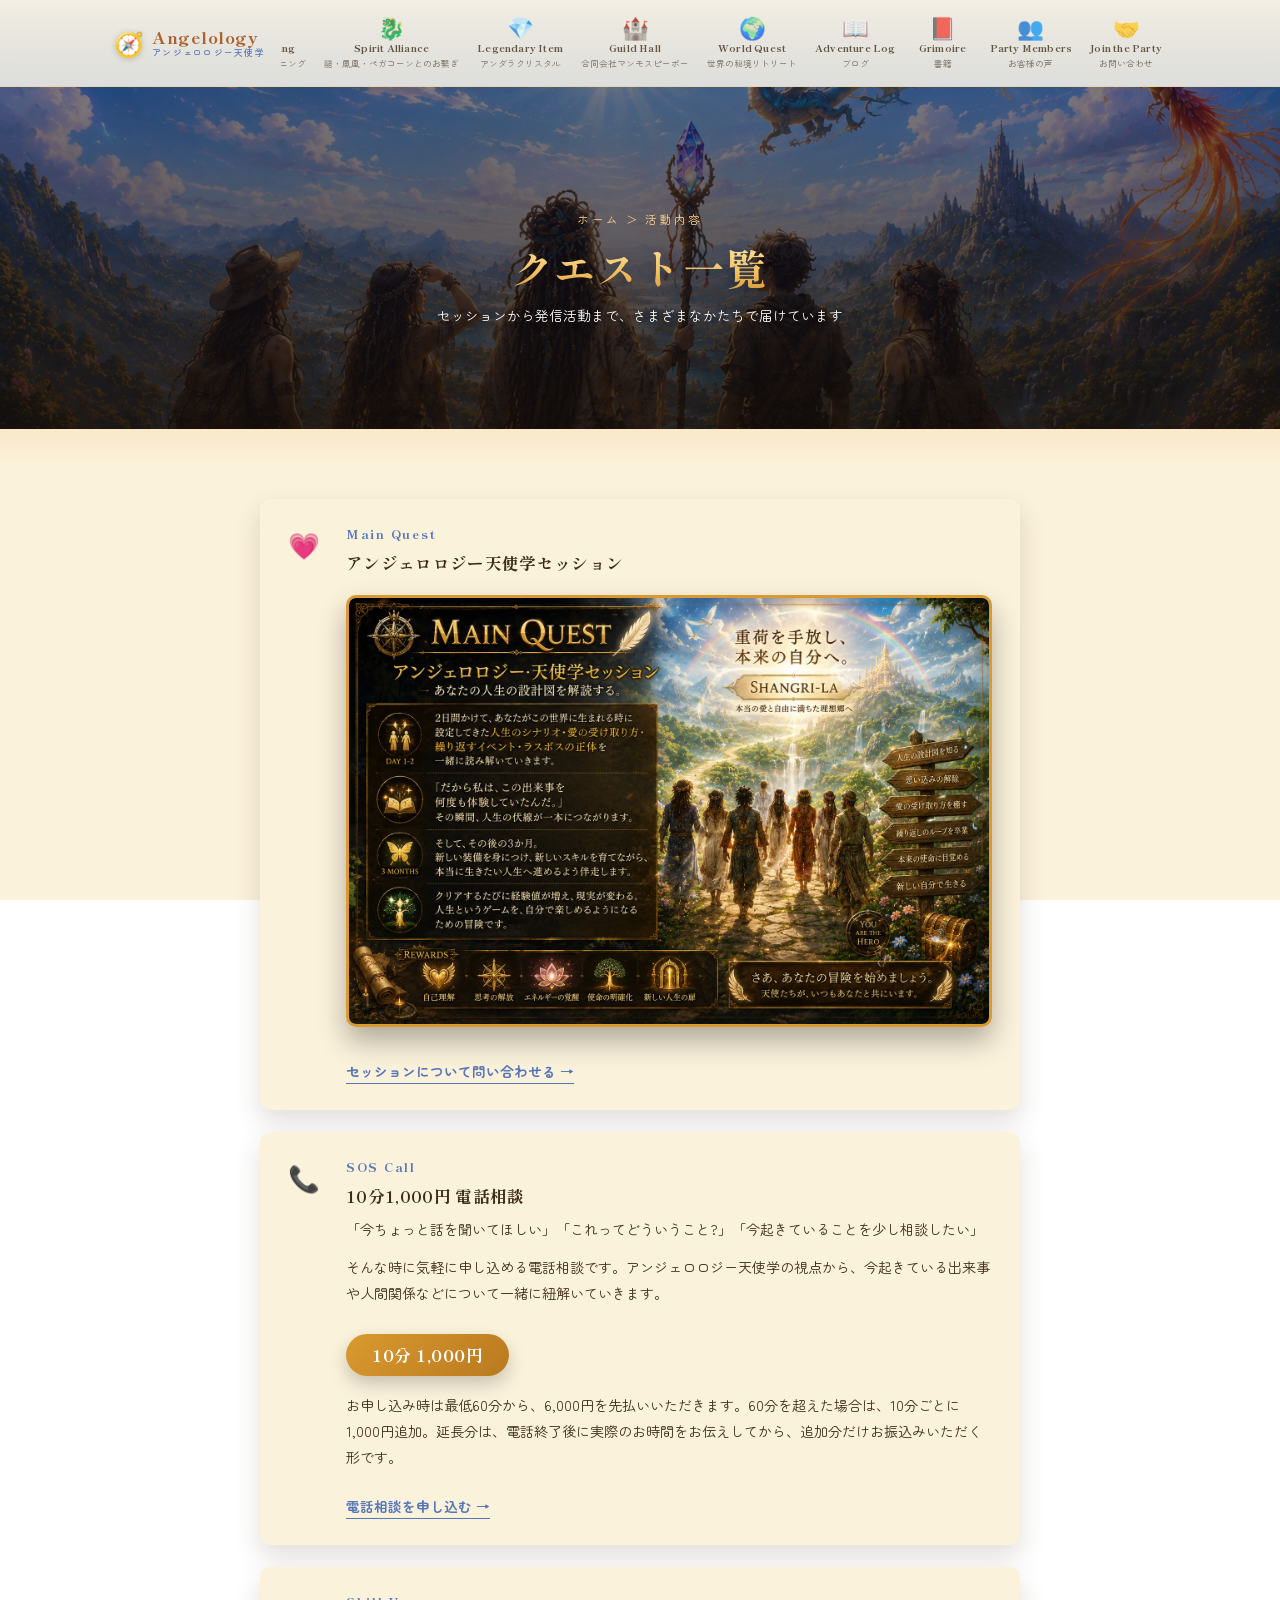
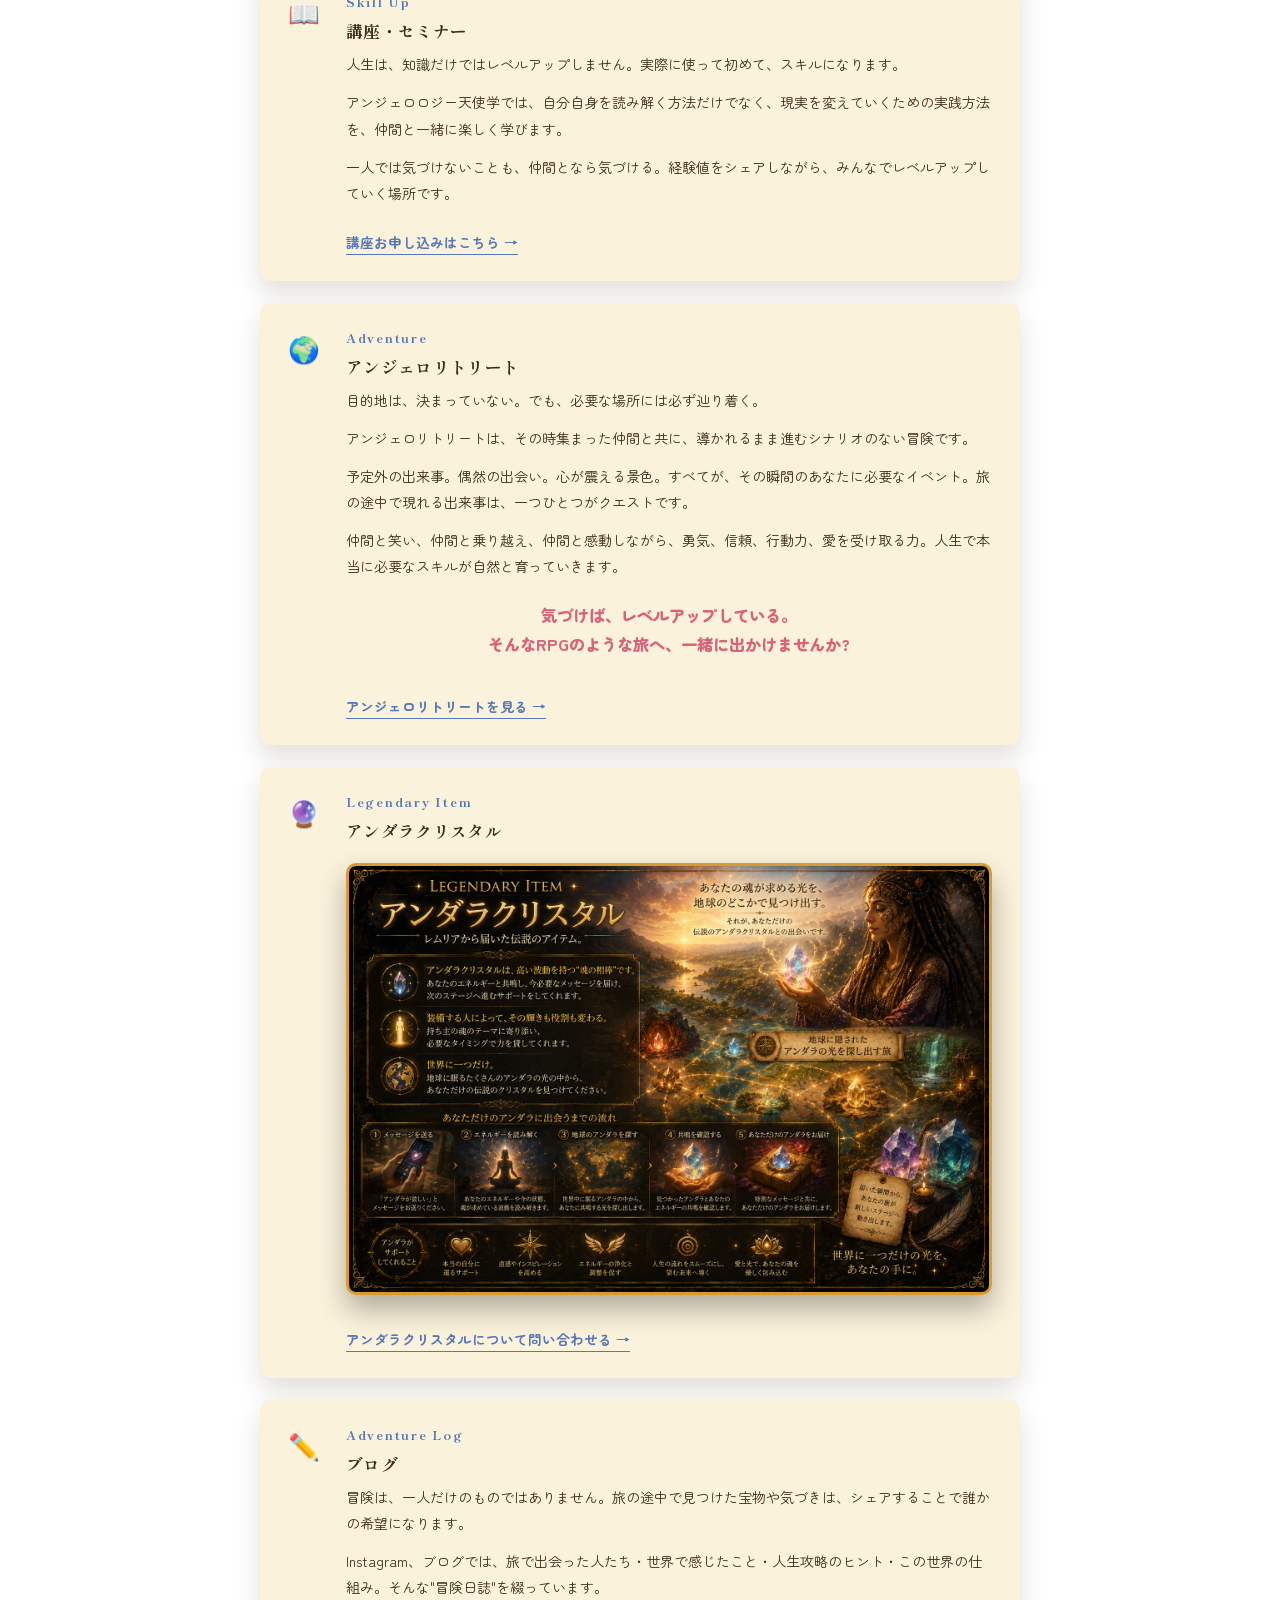
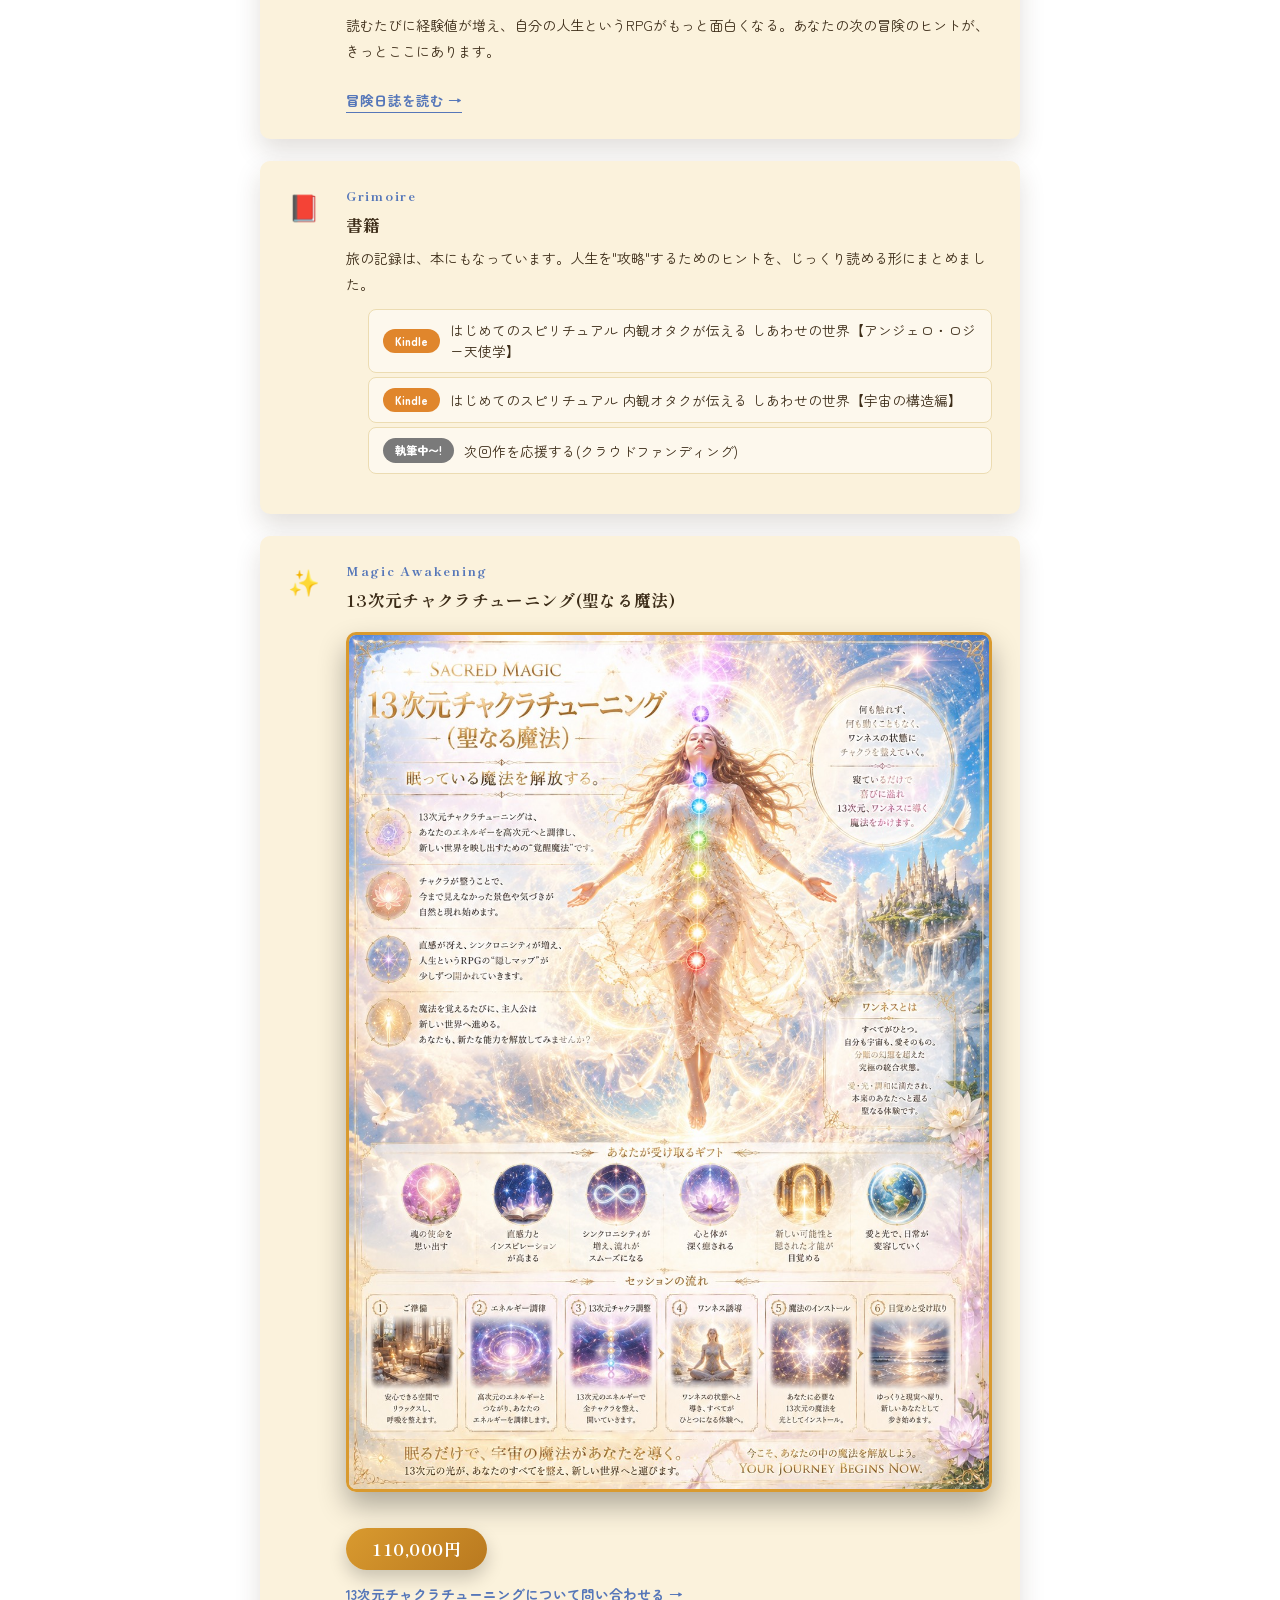
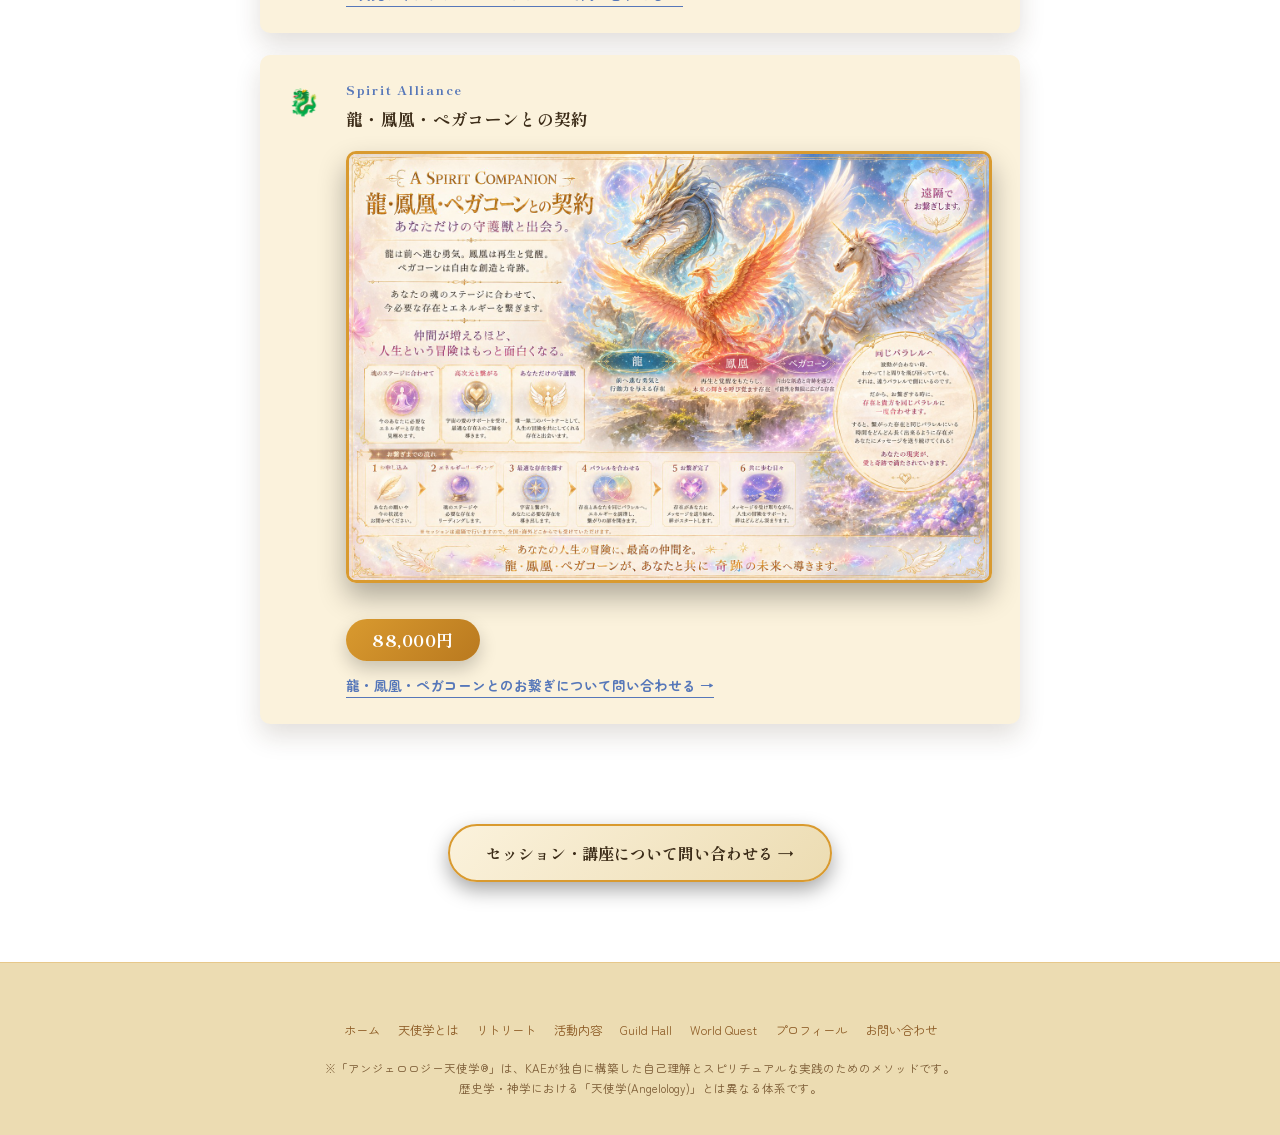
==== activity.html @ 13181e21 "Add files via upload" ====
<!DOCTYPE html>
<html lang="ja">
<head>
<meta charset="UTF-8">
<meta name="viewport" content="width=device-width, initial-scale=1.0">
<title>活動内容 | アンジェロロジー天使学</title>
<link rel="preconnect" href="https://fonts.googleapis.com">
<link href="https://fonts.googleapis.com/css2?family=Shippori+Mincho+B1:wght@500;600;800&family=Zen+Maru+Gothic:wght@400;500;700;900&display=swap" rel="stylesheet">
<link rel="stylesheet" href="styles.css">
</head>
<body>

<nav>
  <div class="wrap">
    <a class="brand" href="index.html">
      <span class="brand-icon">🧭</span>
      <span class="brand-text">Angelology<small>アンジェロロジー天使学</small></span>
    </a>
    <button class="nav-toggle" aria-label="メニュー">☰</button>
            <ul class="menu-icons">
      <li><a href="angelology.html"><span class="ico">⚔️</span><span class="en">Quest Start</span><span class="jp">アンジェロロジー天使学</span></a></li>
      <li><a href="activity.html#session"><span class="ico">🗺️</span><span class="en">Main Quest</span><span class="jp">個人セッション</span></a></li>
      <li><a href="activity.html#seminar"><span class="ico">📚</span><span class="en">Skill Up</span><span class="jp">講座・セミナー</span></a></li>
      <li><a href="retreat.html"><span class="ico">🏕️</span><span class="en">Adventure</span><span class="jp">アンジェロリトリート</span></a></li>
      <li><a href="activity.html#chakra"><span class="ico">✨</span><span class="en">Magic Awakening</span><span class="jp">13次元チャクラチューニング</span></a></li>
      <li><a href="activity.html#spirit"><span class="ico">🐉</span><span class="en">Spirit Alliance</span><span class="jp">龍・鳳凰・ペガコーンとのお繋ぎ</span></a></li>
      <li><a href="activity.html#crystal"><span class="ico">💎</span><span class="en">Legendary Item</span><span class="jp">アンダラクリスタル</span></a></li>
      <li><a href="guild.html"><span class="ico">🏰</span><span class="en">Guild Hall</span><span class="jp">合同会社マンモスピーポー</span></a></li>
      <li><a href="world.html"><span class="ico">🌍</span><span class="en">World Quest</span><span class="jp">世界の秘境リトリート</span></a></li>
      <li><a href="https://ameblo.jp/gardeniaspa/" target="_blank" rel="noopener"><span class="ico">📖</span><span class="en">Adventure Log</span><span class="jp">ブログ</span></a></li>
      <li><a href="activity.html#books"><span class="ico">📕</span><span class="en">Grimoire</span><span class="jp">書籍</span></a></li>
      <li><a href="voices.html"><span class="ico">👥</span><span class="en">Party Members</span><span class="jp">お客様の声</span></a></li>
      <li><a href="contact.html"><span class="ico">🤝</span><span class="en">Join the Party</span><span class="jp">お問い合わせ</span></a></li>
    </ul>
  </div>
</nav>

<header class="page-banner">
  <div class="crumb">ホーム ＞ 活動内容</div>
  <h1>クエスト一覧</h1>
  <p>セッションから発信活動まで、さまざまなかたちで届けています</p>
</header>

<main class="wrap">

  <section>
    <div class="act-detail quest-copy" style="max-width:760px;margin:0 auto;">

      <div class="act-item" id="session">
        <div class="num">💗</div>
        <div>
          <span class="eng-tag">Main Quest</span>
          <h3>アンジェロロジー天使学セッション</h3>
          <img class="lore-img full" src="img-main-quest.jpg" alt="Main Quest ─ アンジェロロジー・天使学セッション。重荷を手放し、本来の自分へ。SHANGRI-LA">
          <a class="card-link" href="contact.html?subject=session">セッションについて問い合わせる →</a>
        </div>
      </div>

      <div class="act-item" id="phone">
        <div class="num">📞</div>
        <div>
          <span class="eng-tag">SOS Call</span>
          <h3>10分1,000円 電話相談</h3>
          <p>「今ちょっと話を聞いてほしい」「これってどういうこと?」「今起きていることを少し相談したい」</p>
          <p>そんな時に気軽に申し込める電話相談です。アンジェロロジー天使学の視点から、今起きている出来事や人間関係などについて一緒に紐解いていきます。</p>
          <div class="price-tag">10分 1,000円</div>
          <p style="margin-top:16px;">お申し込み時は最低60分から、6,000円を先払いいただきます。60分を超えた場合は、10分ごとに1,000円追加。延長分は、電話終了後に実際のお時間をお伝えしてから、追加分だけお振込みいただく形です。</p>
          <a class="card-link" href="https://ws.formzu.net/dist/S609596796/" target="_blank" rel="noopener">電話相談を申し込む →</a>
        </div>
      </div>

      <div class="act-item" id="seminar">
        <div class="num">📖</div>
        <div>
          <span class="eng-tag">Skill Up</span>
          <h3>講座・セミナー</h3>
          <p>人生は、知識だけではレベルアップしません。実際に使って初めて、スキルになります。</p>
          <p>アンジェロロジー天使学では、自分自身を読み解く方法だけでなく、現実を変えていくための実践方法を、仲間と一緒に楽しく学びます。</p>
          <p>一人では気づけないことも、仲間となら気づける。経験値をシェアしながら、みんなでレベルアップしていく場所です。</p>
          <a class="card-link" href="contact.html?subject=seminar">講座お申し込みはこちら →</a>
        </div>
      </div>

      <div class="act-item">
        <div class="num">🌍</div>
        <div>
          <span class="eng-tag">Adventure</span>
          <h3>アンジェロリトリート</h3>
          <p>目的地は、決まっていない。でも、必要な場所には必ず辿り着く。</p>
          <p>アンジェロリトリートは、その時集まった仲間と共に、導かれるまま進むシナリオのない冒険です。</p>
          <p>予定外の出来事。偶然の出会い。心が震える景色。すべてが、その瞬間のあなたに必要なイベント。旅の途中で現れる出来事は、一つひとつがクエストです。</p>
          <p>仲間と笑い、仲間と乗り越え、仲間と感動しながら、勇気、信頼、行動力、愛を受け取る力。人生で本当に必要なスキルが自然と育っていきます。</p>
          <p class="quote-line">気づけば、レベルアップしている。<br>そんなRPGのような旅へ、一緒に出かけませんか?</p>
          <a class="card-link" href="retreat.html">アンジェロリトリートを見る →</a>
        </div>
      </div>

      <div class="act-item" id="crystal">
        <div class="num">🔮</div>
        <div>
          <span class="eng-tag">Legendary Item</span>
          <h3>アンダラクリスタル</h3>
          <img class="lore-img full" src="img-crystal.jpg" alt="Legendary Item ─ アンダラクリスタル。あなたの魂が求める光を、地球のどこかで見つけ出す。">
          <a class="card-link" href="contact.html?subject=crystal">アンダラクリスタルについて問い合わせる →</a>
        </div>
      </div>

      <div class="act-item" id="blog">
        <div class="num">✏️</div>
        <div>
          <span class="eng-tag">Adventure Log</span>
          <h3>ブログ</h3>
          <p>冒険は、一人だけのものではありません。旅の途中で見つけた宝物や気づきは、シェアすることで誰かの希望になります。</p>
          <p>Instagram、ブログでは、旅で出会った人たち・世界で感じたこと・人生攻略のヒント・この世界の仕組み。そんな"冒険日誌"を綴っています。</p>
          <p>読むたびに経験値が増え、自分の人生というRPGがもっと面白くなる。あなたの次の冒険のヒントが、きっとここにあります。</p>
          <a class="card-link" href="https://ameblo.jp/gardeniaspa/" target="_blank" rel="noopener">冒険日誌を読む →</a>
        </div>
      </div>

      <div class="act-item" id="books">
        <div class="num">📕</div>
        <div>
          <span class="eng-tag">Grimoire</span>
          <h3>書籍</h3>
          <p>旅の記録は、本にもなっています。人生を"攻略"するためのヒントを、じっくり読める形にまとめました。</p>

          <ul class="book-list">
            <li>
              <a href="https://amzn.asia/d/07Yg8vNK" target="_blank" rel="noopener">
                <span class="book-badge">Kindle</span>
                はじめてのスピリチュアル 内観オタクが伝える しあわせの世界【アンジェロ・ロジー天使学】
              </a>
            </li>
            <li>
              <a href="https://amzn.asia/d/08mfsCMY" target="_blank" rel="noopener">
                <span class="book-badge">Kindle</span>
                はじめてのスピリチュアル 内観オタクが伝える しあわせの世界【宇宙の構造編】
              </a>
            </li>
            <li>
              <a href="https://www.kamofunding.com/projects/manmos01" target="_blank" rel="noopener">
                <span class="book-badge writing">執筆中〜!</span>
                次回作を応援する(クラウドファンディング)
              </a>
            </li>
          </ul>
        </div>
      </div>

      <div class="act-item" id="chakra">
        <div class="num">✨</div>
        <div>
          <span class="eng-tag">Magic Awakening</span>
          <h3>13次元チャクラチューニング(聖なる魔法)</h3>
          <img class="lore-img full" src="img-chakra.jpg" alt="Sacred Magic ─ 13次元チャクラチューニング。眠っている魔法を解放する。">
          <div class="price-tag">110,000円</div>
          <br>
          <a class="card-link" href="contact.html?subject=chakra">13次元チャクラチューニングについて問い合わせる →</a>
        </div>
      </div>

      <div class="act-item" id="spirit">
        <div class="num">🐉</div>
        <div>
          <span class="eng-tag">Spirit Alliance</span>
          <h3>龍・鳳凰・ペガコーンとの契約</h3>
          <img class="lore-img full" src="img-spirit.jpg" alt="A Spirit Companion ─ 龍・鳳凰・ペガコーンとの契約。あなただけの守護獣と出会う。">
          <div class="price-tag">88,000円</div>
          <br>
          <a class="card-link" href="contact.html?subject=spirit">龍・鳳凰・ペガコーンとのお繋ぎについて問い合わせる →</a>
        </div>
      </div>

    </div>
  </section>

  <section style="text-align:center;">
    <a class="cta" href="contact.html">セッション・講座について問い合わせる →</a>
  </section>

</main>

<footer>
  <div class="foot-nav">
    <a href="index.html">ホーム</a>
    <a href="angelology.html">天使学とは</a>
    <a href="retreat.html">リトリート</a>
    <a href="activity.html">活動内容</a>
    <a href="guild.html">Guild Hall</a>
    <a href="world.html">World Quest</a>
    <a href="profile.html">プロフィール</a>
    <a href="contact.html">お問い合わせ</a>
  </div>
  ※「アンジェロロジー天使学®」は、KAEが独自に構築した自己理解とスピリチュアルな実践のためのメソッドです。<br>
  歴史学・神学における「天使学(Angelology)」とは異なる体系です。
</footer>

<script src="nav.js"></script>
</body>
</html>
---- styles.css ----
:root{
  --sky-deep:#2d3e6b;
  --sky-mid:#7a93c9;
  --dawn-peach:#f6c98d;
  --gold:#d99a2f;
  --gold-light:#f3ce87;
  --parchment:#fbf2dc;
  --parchment-dark:#ecdcb2;
  --ink:#3c2c18;
  --ribbon-blue:#5677b9;
  --ribbon-green:#4f9b6a;
  --ribbon-red:#d8637a;
  --ribbon-pink:#e07f95;
  --teal:#4fa1a1;
}
*{box-sizing:border-box;}
html{scroll-behavior:smooth;}
body{
  margin:0;
  background:linear-gradient(180deg, var(--sky-deep) 0%, var(--sky-mid) 16%, var(--dawn-peach) 34%, var(--parchment) 52%);
  background-attachment:fixed;
  color:var(--ink);
  font-family:'Zen Maru Gothic',sans-serif;
  overflow-x:hidden;
}
h1,h2,h3,.display{ font-family:'Shippori Mincho B1',serif; letter-spacing:.02em; }
a{color:inherit;}
.wrap{max-width:1100px; margin:0 auto; padding:0 24px;}
section{position:relative; padding:70px 0 30px;}

/* ---------- Nav ---------- */
nav{
  position:sticky; top:0; z-index:50;
  background:linear-gradient(180deg, rgba(255,250,235,.94), rgba(255,250,235,.8));
  backdrop-filter:blur(6px);
  border-bottom:1px solid rgba(217,154,47,.35);
}
nav .wrap{display:flex; align-items:center; justify-content:space-between; padding-top:10px; padding-bottom:10px; gap:16px; flex-wrap:wrap;}
.brand{display:flex; align-items:center; gap:8px; text-decoration:none; flex-shrink:0;}
.brand-icon{font-size:1.5rem; filter:drop-shadow(0 1px 3px rgba(0,0,0,.2));}
.brand-text{font-family:'Shippori Mincho B1',serif; font-weight:800; font-size:1.05rem; color:#a9622f; letter-spacing:.03em; line-height:1.2;}
.brand-text small{display:block; font-family:'Zen Maru Gothic'; font-size:.56rem; color:var(--ribbon-blue); font-weight:500; letter-spacing:.14em;}

.menu-icons{list-style:none; display:flex; gap:10px; margin:0; padding:0; overflow-x:auto; scrollbar-width:none; flex:1; justify-content:flex-end;}
.menu-icons::-webkit-scrollbar{display:none;}
.menu-icons li{flex:0 0 auto;}
.menu-icons a{
  display:flex; flex-direction:column; align-items:center; gap:2px;
  text-decoration:none; color:var(--ink); opacity:.78; min-width:66px; text-align:center;
  padding:6px 4px; border-radius:8px; transition:opacity .2s ease, background .2s ease, transform .2s ease;
}
.menu-icons a:hover{opacity:1; background:rgba(217,154,47,.14); transform:translateY(-1px);}
.menu-icons a.active{opacity:1; color:var(--ribbon-red); background:rgba(216,99,122,.1);}
.menu-icons .ico{font-size:1.35rem; line-height:1;}
.menu-icons .en{font-size:.62rem; font-weight:800; font-family:'Shippori Mincho B1',serif; letter-spacing:.02em; white-space:nowrap;}
.menu-icons .jp{font-size:.55rem; opacity:.75; white-space:nowrap;}

.nav-toggle{display:none; background:none; border:none; font-size:1.4rem; color:#a9622f; cursor:pointer;}

@media (max-width:1080px){
  .menu-icons{
    display:none; width:100%; order:3; flex-direction:column; align-items:stretch;
    gap:2px; justify-content:flex-start; background:var(--parchment); border-radius:10px;
    padding:10px; box-shadow:0 10px 20px rgba(0,0,0,.15);
  }
  .menu-icons.open{display:flex;}
  .menu-icons a{flex-direction:row; justify-content:flex-start; gap:10px; min-width:0; text-align:left; padding:10px 12px;}
  .menu-icons .jp{opacity:.65;}
  .nav-toggle{display:block;}
}

/* ---------- Home Hero (photo, full) ---------- */
.hero{
  position:relative; display:flex; flex-direction:column;
  align-items:center; text-align:center;
  background:url('hero.png') center/cover no-repeat;
  padding:0;
}
.hero-flat{
  aspect-ratio:1536/1024;
  justify-content:flex-end;
  padding-bottom:40px;
}
@media (max-width:640px){
  .hero-flat{ padding-bottom:20px; }
}
.hero-flat::before{
  content:''; position:absolute; inset:0; z-index:1;
  background:linear-gradient(180deg, transparent 62%, rgba(20,14,12,.5) 100%);
}
.hero-flat .cta{ position:relative; z-index:3; }

.hero-text{
  position:absolute; top:7%; left:5%; right:5%; z-index:2;
  max-width:560px; text-align:left;
}
.hero-text h1{
  font-size:clamp(1.7rem, 5vw, 3rem); font-weight:800; margin:0 0 14px; line-height:1.2;
  color:#fff; text-shadow:0 2px 14px rgba(0,0,0,.55);
}
.rpg-glow{
  font-family:'Shippori Mincho B1', serif; font-style:italic; color:#fff;
  text-shadow:0 0 10px rgba(255,255,255,.9), 0 0 26px rgba(180,150,255,.85), 0 0 42px rgba(139,122,214,.65);
}
.hero-text .hero-lines{
  color:#fff; font-size:.92rem; line-height:1.9; margin:0;
  text-shadow:0 1px 8px rgba(0,0,0,.6);
}
.hero-text .hero-lines .accent{ color:#ff9bb0; font-weight:800; }
@media (max-width:640px){
  .hero-text{ top:6%; left:5%; right:5%; max-width:none; }
  .hero-text .hero-lines{ font-size:.82rem; }
}

/* ---------- Sub-page banner (smaller, photo crop) ---------- */
.page-banner{
  position:relative; min-height:38vh; display:flex; flex-direction:column;
  justify-content:center; align-items:center; text-align:center;
  background:url('hero.png') 72% 38%/cover no-repeat;
  padding:60px 24px 40px;
}
.page-banner.world-hero{
  background:url('world-banner.jpg') center 18%/cover no-repeat;
  min-height:38vh;
}
.page-banner.world-hero::before{ content:none; }
.sr-only{
  position:absolute; width:1px; height:1px; padding:0; margin:-1px;
  overflow:hidden; clip:rect(0,0,0,0); white-space:nowrap; border:0;
}
.page-banner::before{
  content:''; position:absolute; inset:0;
  background:linear-gradient(180deg, rgba(20,20,45,.55), rgba(20,14,12,.85));
}
.page-banner .crumb{position:relative; z-index:2; color:#ffd28a; font-size:.72rem; letter-spacing:.2em; margin-bottom:10px;}
.page-banner h1{
  position:relative; z-index:2; font-size:clamp(1.7rem, 5vw, 2.6rem); margin:0 0 8px;
  background:linear-gradient(180deg, #ffe9b0, #f3c465 55%, #d9902f);
  -webkit-background-clip:text; background-clip:text; color:transparent;
  filter:drop-shadow(0 3px 10px rgba(0,0,0,.35));
}
.page-banner p{position:relative; z-index:2; color:#fff; font-size:.85rem; text-shadow:0 1px 6px rgba(0,0,0,.6); max-width:560px; margin:0;}

/* ---------- CTA button ---------- */
.cta{
  display:inline-flex; align-items:center; gap:10px;
  background:linear-gradient(135deg, var(--parchment), var(--parchment-dark));
  color:var(--ink); font-weight:700; font-family:'Shippori Mincho B1',serif;
  padding:15px 36px; border-radius:999px; text-decoration:none; font-size:1rem;
  border:2px solid var(--gold);
  box-shadow:0 8px 20px rgba(0,0,0,.35);
  transition:transform .25s ease, box-shadow .25s ease;
}
.cta:hover{transform:translateY(-3px); box-shadow:0 12px 26px rgba(0,0,0,.4);}
.cta.small{padding:10px 24px; font-size:.85rem; box-shadow:0 6px 14px rgba(0,0,0,.2);}
.cta.unlock{
  padding:22px 52px; font-size:1.2rem;
  background:linear-gradient(135deg, #fff6de, var(--gold-light));
  border:2px solid var(--gold);
  box-shadow:0 10px 26px rgba(0,0,0,.4), 0 0 0 4px rgba(217,154,47,.18);
  animation:unlock-glow 2.6s ease-in-out infinite;
}
.cta.unlock:hover{transform:translateY(-4px) scale(1.02);}
@keyframes unlock-glow{
  0%,100%{box-shadow:0 10px 26px rgba(0,0,0,.4), 0 0 0 4px rgba(217,154,47,.18);}
  50%{box-shadow:0 10px 30px rgba(0,0,0,.4), 0 0 0 9px rgba(217,154,47,.3);}
}

/* ---------- Section headers ---------- */
.section-head{text-align:center; margin-bottom:40px;}
.section-tag{
  display:inline-flex; align-items:center; gap:10px;
  font-family:'Shippori Mincho B1',serif; font-weight:800; font-size:1.5rem;
  color:#8c5a24; margin-bottom:6px;
}
.section-tag::before, .section-tag::after{content:'✦'; color:var(--ribbon-blue); font-size:.8rem;}
.section-note{color:var(--ribbon-blue); font-size:.85rem; letter-spacing:.1em;}

/* ---------- Ribbon parchment cards ---------- */
.grid3{display:grid; grid-template-columns:repeat(3,1fr); gap:26px;}

/* ---------- Quest menu cards (home) ---------- */
.quest-section-wrap{
  background:
    radial-gradient(circle at 20% 20%, rgba(255,255,255,.06), transparent 40%),
    linear-gradient(160deg, #3c2c1e, #241a12 70%);
  border-radius:16px; padding:44px 28px; margin:0 auto;
  box-shadow:inset 0 0 60px rgba(0,0,0,.5), 0 14px 34px rgba(0,0,0,.3);
}
.quest-section-wrap .section-tag, .quest-section-wrap .section-note{color:var(--gold-light,#f3ce87);}
.quest-section-wrap .section-tag::before, .quest-section-wrap .section-tag::after{color:#e0c98a;}
.quest-grid{display:grid; grid-template-columns:repeat(auto-fit, minmax(180px,1fr)); gap:18px;}
.quest-card{
  --accent:#8c5a24;
  position:relative; text-align:center;
  background:
    radial-gradient(ellipse at 12% 18%, rgba(140,95,40,.22), transparent 32%),
    radial-gradient(ellipse at 85% 75%, rgba(140,95,40,.2), transparent 38%),
    radial-gradient(ellipse at 30% 90%, rgba(140,95,40,.15), transparent 32%),
    radial-gradient(ellipse at 50% 0%, rgba(255,255,255,.6), transparent 55%),
    var(--parchment);
  border-radius:6px; padding:30px 18px 24px;
  border:2px solid var(--accent);
  box-shadow:inset 0 0 0 3px rgba(255,250,235,.85), inset 0 0 0 4px var(--accent);
  filter:drop-shadow(0 14px 20px rgba(0,0,0,.35));
  clip-path:polygon(
    2% 4%, 9% 0%, 17% 3%, 26% 0%, 35% 3%, 44% 0%, 54% 3%, 63% 0%, 72% 3%, 81% 0%, 90% 3%, 98% 0%,
    100% 6%, 97% 16%, 100% 25%, 97% 34%, 100% 43%, 97% 52%, 100% 61%, 97% 70%, 100% 79%, 97% 88%, 100% 96%,
    91% 100%, 82% 97%, 73% 100%, 64% 97%, 55% 100%, 46% 97%, 37% 100%, 28% 97%, 19% 100%, 10% 97%, 1% 100%,
    0% 90%, 3% 81%, 0% 72%, 3% 63%, 0% 54%, 3% 45%, 0% 36%, 3% 27%, 0% 18%, 3% 9%, 0% 2%
  );
}
.quest-card::before, .quest-card::after{
  content:''; position:absolute; top:13px; width:8px; height:8px;
  background:var(--accent); transform:rotate(45deg); opacity:.85;
}
.quest-card::before{left:13px;}
.quest-card::after{right:13px;}
.quest-icon{
  width:48px; height:48px; margin:0 auto 12px; color:var(--accent);
}
.quest-icon svg{width:100%; height:100%;}
.quest-card.rose{--accent:#d8637a;}
.quest-card.blue{--accent:#5677b9;}
.quest-card.green{--accent:#4f9b6a;}
.quest-card.purple{--accent:#8b7fd6;}
.quest-card.brown{--accent:#a9762f;}
.quest-card.gold{--accent:#c9972e;}
.quest-card.teal{--accent:#3fa39a;}
.quest-card.copper{--accent:#b5651d;}
.quest-card.skyblue{--accent:#3a7bbf;}
.quest-card.slate{--accent:#5c6b73;}
.quest-en{font-family:'Shippori Mincho B1',serif; font-weight:800; font-size:1.05rem; color:var(--accent);}
.quest-jp{font-size:.78rem; color:#5c4a30; font-weight:700; margin-bottom:12px;}
.quest-card p{font-size:.82rem; line-height:1.7; margin:0 0 16px; color:var(--ink);}
.quest-card .card-link{
  display:inline-block; margin-top:0; font-size:.8rem; font-weight:700;
  background:var(--accent); color:#fff !important; text-decoration:none;
  padding:8px 20px; border-radius:999px; border-bottom:none;
  box-shadow:0 6px 14px rgba(0,0,0,.2);
  transition:transform .2s ease, box-shadow .2s ease;
}
.quest-card .card-link:hover{transform:translateY(-2px); color:#fff; box-shadow:0 8px 18px rgba(0,0,0,.28);}
@media (max-width:560px){ .quest-grid{grid-template-columns:1fr;} .quest-section-wrap{padding:32px 18px;} }
.grid2{display:grid; grid-template-columns:1fr 1fr; gap:28px;}
.card{
  position:relative;
  background:radial-gradient(circle at 15% 8%, rgba(255,255,255,.5), transparent 35%), var(--parchment);
  border-radius:10px;
  padding:40px 28px 28px;
  box-shadow:0 14px 30px rgba(60,40,20,.18), inset 0 0 0 1px rgba(255,255,255,.4);
}
.ribbon{
  position:absolute; top:-16px; left:50%; transform:translateX(-50%);
  padding:9px 26px; border-radius:6px; color:#fff; font-weight:700;
  font-family:'Shippori Mincho B1',serif; font-size:1rem; white-space:nowrap;
  box-shadow:0 6px 14px rgba(0,0,0,.25);
}
.ribbon::before, .ribbon::after{ content:''; position:absolute; bottom:-7px; width:0; height:0; border-style:solid; }
.ribbon::before{left:-2px; border-width:7px 8px 0 0; border-color:currentColor transparent transparent transparent; filter:brightness(.6);}
.ribbon::after{right:-2px; border-width:7px 0 0 8px; border-color:currentColor transparent transparent transparent; filter:brightness(.6);}
.ribbon.blue{background:var(--ribbon-blue); color:#eef3ff;}
.ribbon.green{background:var(--ribbon-green); color:#effaf1;}
.ribbon.red{background:var(--ribbon-red); color:#fff0f3;}
.ribbon.pink{background:var(--ribbon-pink); color:#fff0f3;}
.ribbon.brown{background:#a9762f; color:#fff8ea;}
.ribbon.purple{background:#6f5fc4; color:#fff;}
.ribbon.gold{background:linear-gradient(135deg, var(--gold), #b9791f); color:#fff;}

.card p{font-size:.92rem; line-height:1.85; margin:0 0 10px;}
.card ul{list-style:none; margin:0; padding:0;}
.card ul li{display:flex; gap:9px; align-items:flex-start; font-size:.9rem; line-height:1.75; margin-bottom:9px;}
.highlight{
  display:inline-block; margin-top:4px; font-weight:800; color:var(--ribbon-red);
  font-family:'Shippori Mincho B1',serif; font-size:1.1rem;
  border-bottom:3px solid var(--ribbon-red); padding-bottom:2px;
}
.card-link{
  display:inline-flex; align-items:center; gap:6px; margin-top:14px; font-size:.85rem; font-weight:700;
  color:var(--ribbon-blue); text-decoration:none; border-bottom:1px solid var(--ribbon-blue); padding-bottom:2px;
}
.card-link:hover{color:var(--ribbon-red); border-color:var(--ribbon-red);}

/* ---------- Quest narrative copy (poetic paragraphs) ---------- */
.quest-copy p{margin:0 0 14px; font-size:.94rem; line-height:1.95;}
.quest-copy h4{
  font-family:'Shippori Mincho B1',serif; font-weight:800; font-size:1rem;
  color:#8c5a24; margin:22px 0 8px; padding-top:14px; border-top:1px dashed var(--parchment-dark);
}
.quest-copy ul{margin:0 0 14px; padding-left:1.4em;}
.quest-copy ul li{font-size:.9rem; line-height:1.85; margin-bottom:4px;}
.lore-img{
  display:block; width:100%; max-width:520px; margin:20px auto;
  border-radius:10px; border:3px solid var(--gold);
  box-shadow:0 14px 28px rgba(0,0,0,.3);
}
.lore-img.wide{max-width:720px;}
.lore-img.full{max-width:100%;}

.cert-photo{
  display:block; width:150px; max-width:45%; height:auto; margin:0 auto 18px;
  border-radius:8px; border:3px solid var(--gold);
  box-shadow:0 10px 20px rgba(0,0,0,.25);
}
.quest-copy p:last-child{margin-bottom:0;}
.quest-copy p.quote-line{
  text-align:center; font-weight:800; color:var(--ribbon-red);
  font-size:1.02rem; margin:22px 0; line-height:1.8;
}
.quest-copy .eng-tag{
  display:block; font-family:'Shippori Mincho B1',serif; font-weight:800;
  color:var(--ribbon-blue); font-size:.78rem; letter-spacing:.14em; margin-bottom:8px;
}
.quest-notice{
  text-align:center; background:
    radial-gradient(ellipse at 50% 0%, rgba(255,255,255,.5), transparent 55%),
    var(--parchment);
  border:2px dashed var(--gold); border-radius:12px;
  padding:32px 28px; box-shadow:0 12px 24px rgba(60,40,20,.15);
}
.quest-notice-icon{font-size:1.8rem; margin-bottom:6px;}
.quest-notice-label{
  font-family:'Shippori Mincho B1',serif; font-weight:800; font-size:.75rem;
  letter-spacing:.3em; color:var(--gold); margin-bottom:10px;
}
.quest-notice h3{
  font-size:1.25rem; color:#8c5a24; margin:0 0 10px;
}
.quest-notice p{font-size:.88rem; line-height:1.8; color:var(--ink); margin:0;}

.price-tag{
  display:inline-block; margin-top:16px; padding:9px 26px; border-radius:999px;
  background:linear-gradient(135deg, var(--gold), #b9791f); color:#fff;
  font-weight:800; font-family:'Shippori Mincho B1',serif; font-size:1.05rem;
  box-shadow:0 8px 18px rgba(0,0,0,.2); letter-spacing:.03em;
}
.book-list{list-style:none; margin:18px 0 0; padding:0;}
.book-list li{margin-bottom:10px;}
.book-list a{
  display:flex; align-items:center; gap:10px; text-decoration:none; color:var(--ink);
  background:rgba(255,255,255,.5); border:1px solid var(--parchment-dark);
  border-radius:8px; padding:10px 14px; font-size:.86rem; line-height:1.5;
  transition:background .2s ease, border-color .2s ease;
}
.book-list a:hover{background:rgba(255,255,255,.85); border-color:var(--gold);}
.book-badge{
  flex-shrink:0; display:inline-block; padding:4px 12px; border-radius:999px;
  background:#e0862c; color:#fff; font-weight:800; font-size:.7rem; white-space:nowrap;
}
.book-badge.writing{background:#7a7a7a;}
.quest-copy .quest-list{list-style:none; margin:18px 0 0; padding:0;}
.quest-copy .quest-list li{
  display:flex; align-items:center; gap:10px; margin-bottom:10px; padding:10px 14px;
  background:rgba(217,154,47,.1); border-radius:8px; font-size:.88rem; font-weight:700;
}
.quest-copy .quest-list a{text-decoration:none; color:var(--ink); display:flex; align-items:center; gap:10px; width:100%;}
.quest-copy .quest-list a:hover{color:var(--ribbon-red);}
.quest-copy .quest-list .tag{
  flex-shrink:0; background:var(--gold); color:#fff; font-size:.7rem; font-weight:800;
  padding:3px 9px; border-radius:999px;
}

/* ---------- Flow diagram (retreat) ---------- */
.flow{display:flex; align-items:stretch; justify-content:space-between; gap:6px; margin:20px 0 16px; flex-wrap:wrap;}
.flow-step{flex:1; min-width:105px; text-align:center; font-size:.8rem;}
.flow-step .gem{
  width:52px; height:52px; margin:0 auto 8px; border-radius:50%;
  background:radial-gradient(circle at 35% 30%, #fff, var(--teal) 75%);
  display:flex; align-items:center; justify-content:center; font-size:1.4rem;
  box-shadow:0 6px 12px rgba(0,0,0,.15);
}
.flow-arrow{align-self:center; color:var(--gold); font-size:1.3rem; font-weight:700; padding:0 2px 20px;}

/* ---------- KAE + closing ---------- */
.kae-card{
  background:var(--parchment); border-radius:10px; padding:36px 28px 28px; position:relative; text-align:left;
  box-shadow:0 14px 30px rgba(60,40,20,.18);
  display:flex; gap:20px; align-items:flex-start;
}
.kae-photo{
  width:84px; height:84px; border-radius:50%; flex-shrink:0;
  object-fit:cover; object-position:center 15%;
  border:3px solid var(--gold); box-shadow:0 6px 14px rgba(0,0,0,.2);
}
.kae-photo.large{width:150px; height:150px;}
.kae-photo-real{
  width:220px; height:280px; flex-shrink:0; object-fit:cover; object-position:center 20%;
  border-radius:14px; border:4px solid var(--gold);
  box-shadow:0 14px 28px rgba(0,0,0,.3);
}
.kae-card h3{margin:0 0 6px; font-size:1.2rem; color:#8c3a4a;}
.kae-card p{font-size:.86rem; line-height:1.8; margin:0 0 10px;}

.closing{
  text-align:center; background:linear-gradient(160deg, var(--parchment), var(--parchment-dark));
  border-radius:10px; padding:34px 28px; box-shadow:0 14px 30px rgba(60,40,20,.18);
}
.closing h3{color:var(--ribbon-red); font-size:1.4rem; margin:0 0 12px;}
.closing p{font-size:.9rem; line-height:1.9; margin:0;}

/* ---------- Contact form ---------- */
.line-cta{
  max-width:560px; margin:0 auto; text-align:center;
  background:linear-gradient(160deg, #d6f5e3, #bdeacb);
  border:2px solid #4fa876; border-radius:14px;
  padding:32px 28px; box-shadow:0 14px 28px rgba(40,90,60,.2);
}
.line-cta-icon{font-size:2rem; margin-bottom:6px;}
.line-cta h3{margin:0 0 10px; color:#2c6b45; font-size:1.15rem;}
.line-cta p{margin:0 0 18px; font-size:.86rem; line-height:1.8; color:#2c4a36;}
.line-cta .cta{border-color:#2c6b45; background:linear-gradient(135deg,#fff,#eafaf0);}
.line-cta-note{font-size:.72rem !important; color:#5c7a68 !important; margin-top:14px !important; line-height:1.6 !important;}

.check-grid{
  display:grid; grid-template-columns:1fr 1fr; gap:10px 14px;
}
.check-item{
  display:flex; align-items:center; gap:8px; font-size:.86rem;
  background:#fff; border:1px solid var(--parchment-dark); border-radius:8px;
  padding:10px 12px; cursor:pointer; transition:border-color .2s ease, background .2s ease;
}
.check-item:hover{border-color:var(--gold);}
.check-item input{width:16px; height:16px; accent-color:var(--ribbon-red); flex-shrink:0;}
@media (max-width:480px){ .check-grid{grid-template-columns:1fr;} }

.form-card{
  background:var(--parchment); border-radius:10px; padding:40px 32px; max-width:560px; margin:0 auto;
  box-shadow:0 14px 30px rgba(60,40,20,.18);
}
.form-row{margin-bottom:20px; text-align:left;}
.form-row label{display:block; font-size:.85rem; font-weight:700; margin-bottom:6px; color:#8c5a24;}
.form-row .req{color:var(--ribbon-red); font-size:.7rem; margin-left:4px;}
.form-row input, .form-row textarea, .form-row select{
  width:100%; padding:12px 14px; border-radius:8px; border:1px solid var(--parchment-dark);
  background:#fff; font-family:'Zen Maru Gothic'; font-size:.9rem; color:var(--ink);
}
.form-row textarea{resize:vertical; min-height:120px;}
.form-row input:focus, .form-row textarea:focus, .form-row select:focus{
  outline:2px solid var(--ribbon-blue); outline-offset:1px;
}
.form-submit{
  width:100%; border:none; cursor:pointer;
  background:linear-gradient(135deg, var(--ribbon-red), #b94a5f);
  color:#fff; font-weight:700; font-family:'Shippori Mincho B1',serif; font-size:1rem;
  padding:14px; border-radius:999px; box-shadow:0 8px 18px rgba(0,0,0,.2);
  transition:transform .2s ease;
}
.form-submit:hover{transform:translateY(-2px);}
.form-note{font-size:.78rem; color:#7a5a34; text-align:center; margin-top:14px;}
.form-status{display:none; text-align:center; padding:16px; border-radius:8px; background:#effaf1; color:#2f6b45; font-size:.88rem; margin-bottom:16px;}
.contact-alt{display:flex; justify-content:center; gap:24px; margin-top:34px; flex-wrap:wrap;}
.contact-alt a{
  display:flex; align-items:center; gap:8px; text-decoration:none; color:var(--ink);
  background:var(--parchment); padding:12px 22px; border-radius:999px; font-size:.85rem; font-weight:700;
  box-shadow:0 8px 18px rgba(60,40,20,.15); border:1px solid var(--parchment-dark);
}
.contact-alt a:hover{color:var(--ribbon-red);}

/* ---------- Activity detail list ---------- */
.act-detail{display:flex; flex-direction:column; gap:22px;}
.quest-video{
  width:100%; max-width:100%; display:block; border-radius:10px;
  border:3px solid var(--gold); box-shadow:0 14px 28px rgba(0,0,0,.3);
  background:#000;
}
.act-item{
  scroll-margin-top:110px;
  background:var(--parchment); border-radius:10px; padding:26px 28px; box-shadow:0 12px 26px rgba(60,40,20,.15);
  display:flex; gap:18px; align-items:flex-start;
}
.act-item .num{
  font-family:'Shippori Mincho B1',serif; font-weight:800; font-size:1.6rem; color:var(--gold);
  flex-shrink:0; width:40px;
}
.act-item h3{margin:0 0 8px; font-size:1.05rem;}
.act-item p{margin:0 0 12px; font-size:.88rem; line-height:1.85;}

.act-item.quest-photo-item{
  display:grid;
  grid-template-columns:40px 1fr 220px;
  gap:18px; align-items:center;
}
.act-item.quest-photo-item .num{width:auto;}
.act-item.quest-photo-item .quest-photo-text{min-width:0;}
.act-item.quest-photo-item .quest-photo-img{
  width:100%; max-width:220px; height:auto; display:block;
  border-radius:10px; border:3px solid var(--gold);
  box-shadow:0 12px 24px rgba(0,0,0,.25);
}
@media (max-width:820px){
  .act-item.quest-photo-item{grid-template-columns:40px 1fr 170px;}
  .act-item.quest-photo-item .quest-photo-img{max-width:170px;}
}
@media (max-width:700px){
  .act-item.quest-photo-item{grid-template-columns:40px 1fr;}
  .act-item.quest-photo-item .quest-photo-img{grid-column:1 / -1; max-width:100%;}
}
.act-item p:last-child{margin-bottom:0;}

footer{
  text-align:center; padding:56px 24px 36px; color:#7a5a34;
  font-size:.72rem; line-height:1.8; border-top:1px solid rgba(217,154,47,.3);
  margin-top:50px; background:var(--parchment-dark);
}
footer .foot-nav{display:flex; justify-content:center; gap:18px; flex-wrap:wrap; margin-bottom:16px; font-size:.78rem;}
footer .foot-nav a{text-decoration:none; color:#8c5a24;}
footer .foot-nav a:hover{color:var(--ribbon-red);}

@media (max-width:900px){
  .grid3, .grid2{grid-template-columns:1fr;}
}
@media (max-width:800px){
  nav ul{position:fixed; top:56px; left:0; right:0; background:var(--parchment); flex-direction:column; align-items:center; padding:18px 0; gap:14px; display:none; box-shadow:0 10px 20px rgba(0,0,0,.15); z-index:49;}
  nav ul.open{display:flex;}
  .nav-toggle{display:block;}
  section{padding:56px 0 16px;}
  .kae-card{flex-direction:column; align-items:center; text-align:center;}
  .act-item{flex-direction:column;}
}
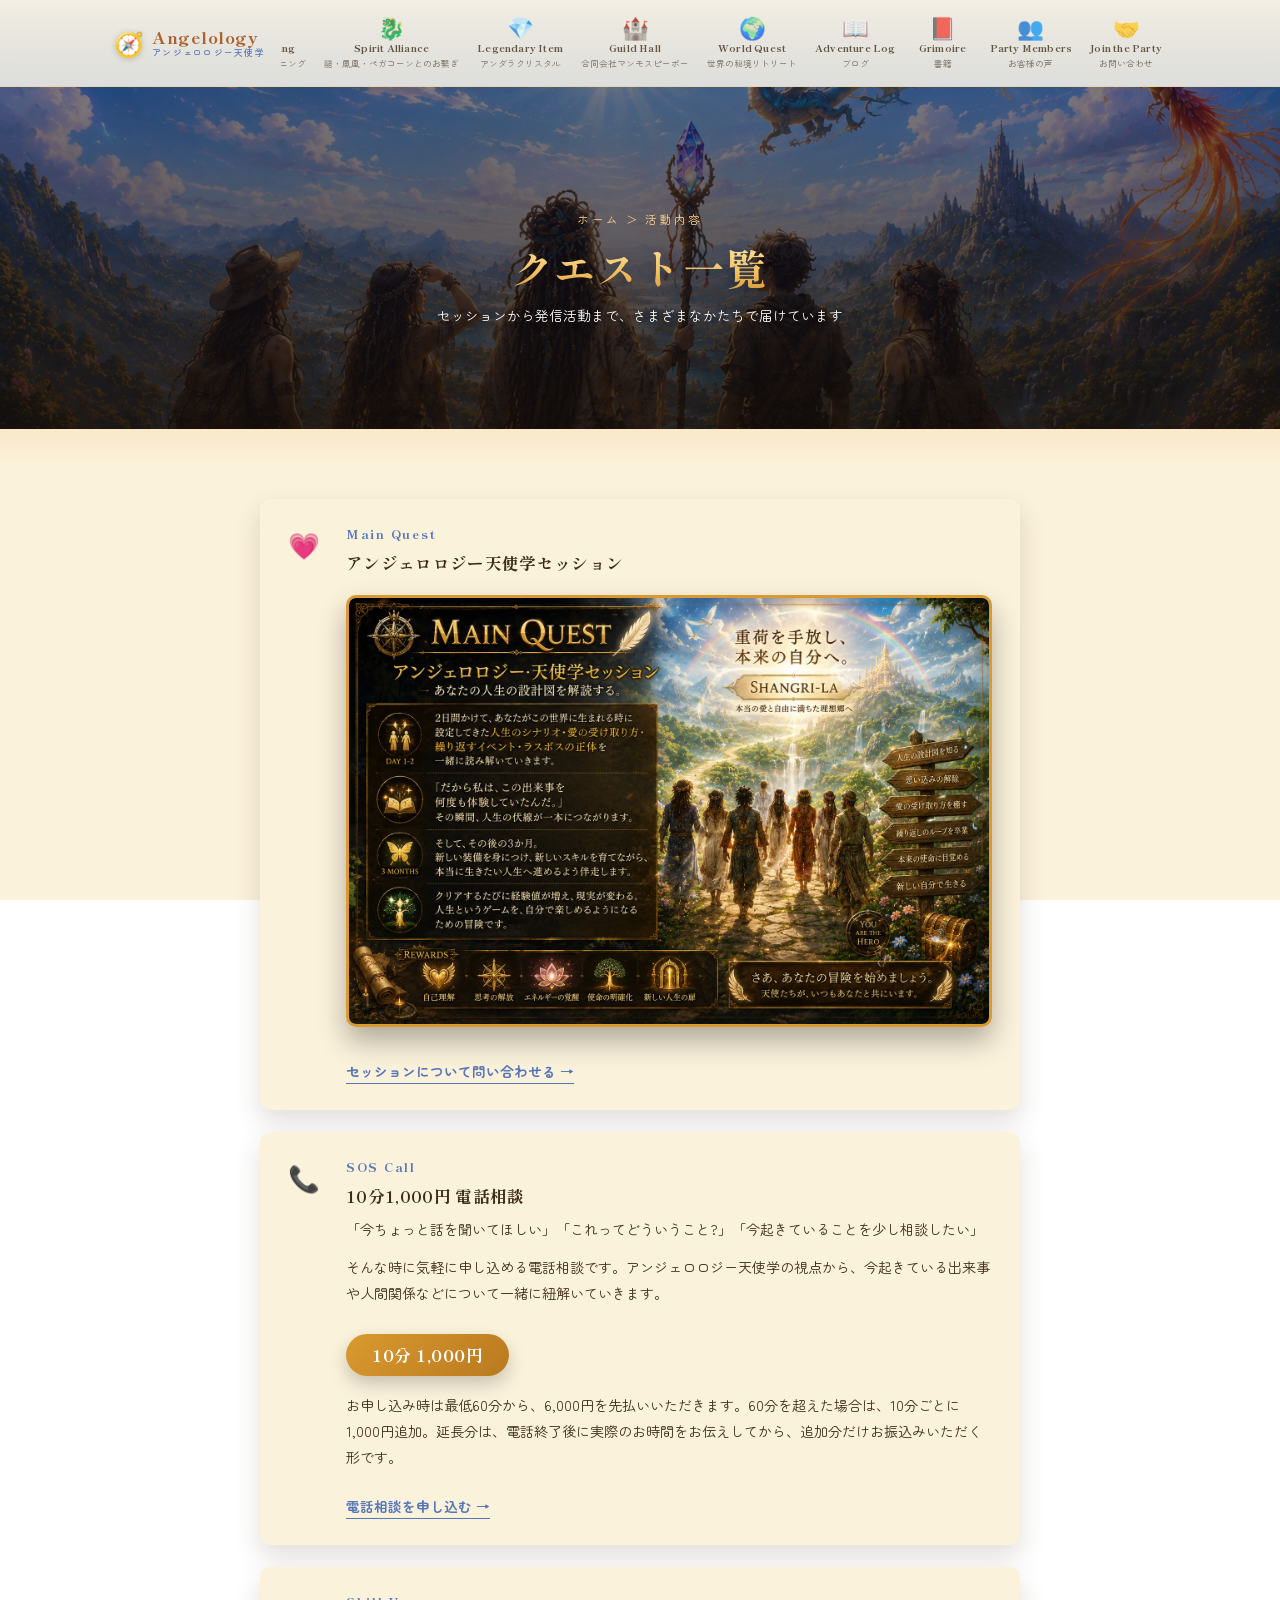
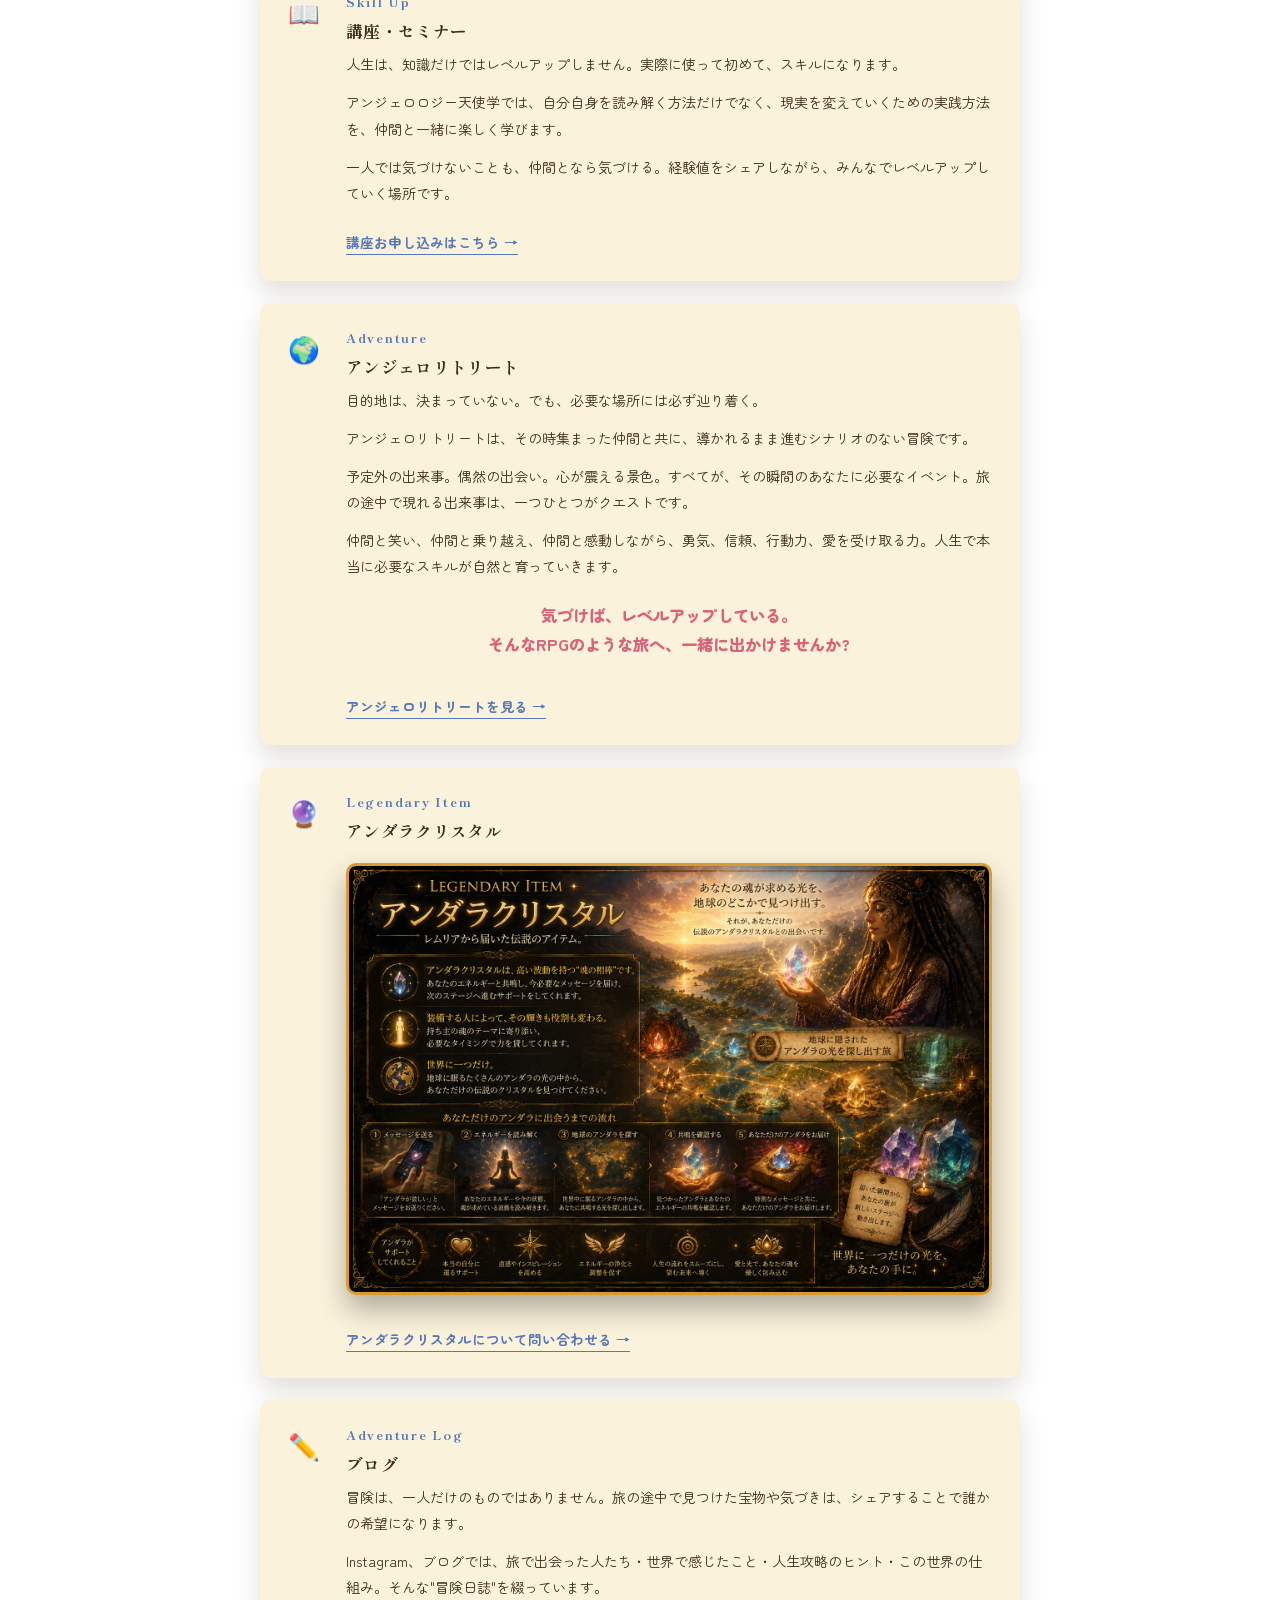
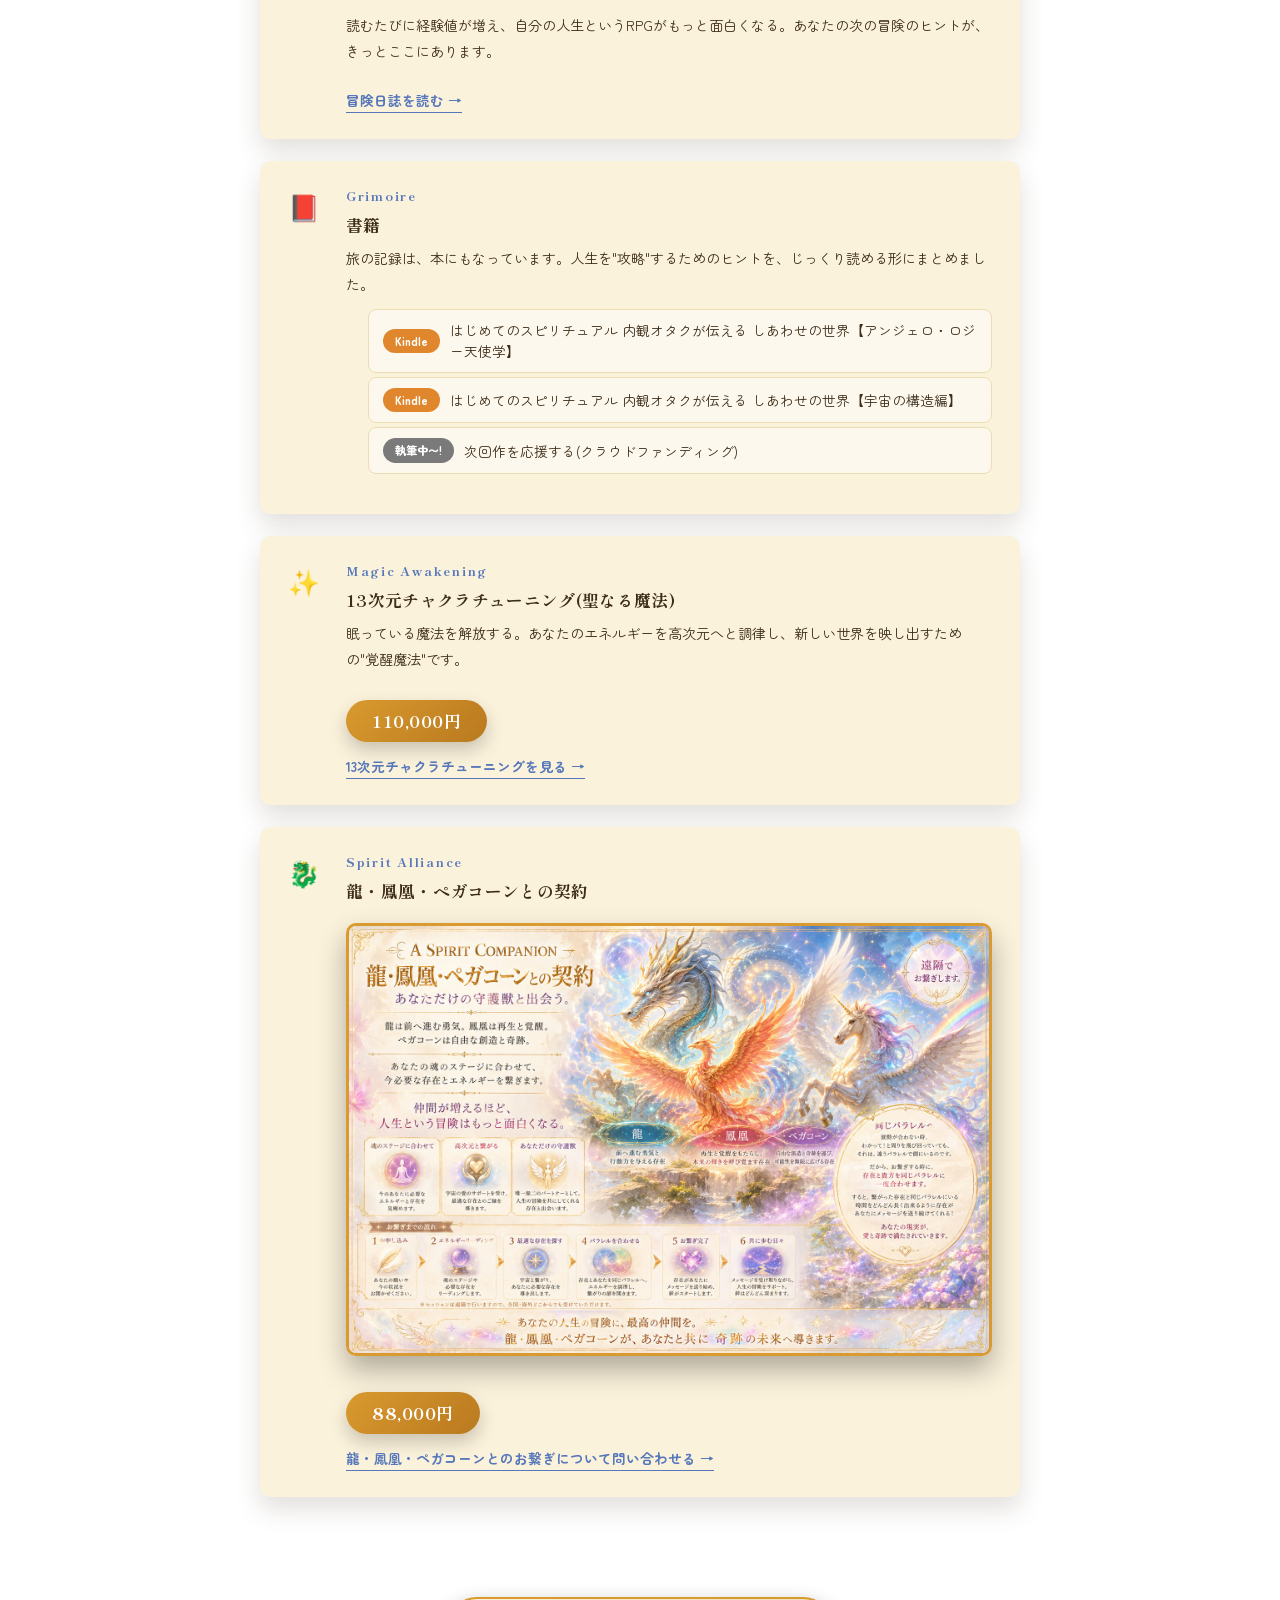
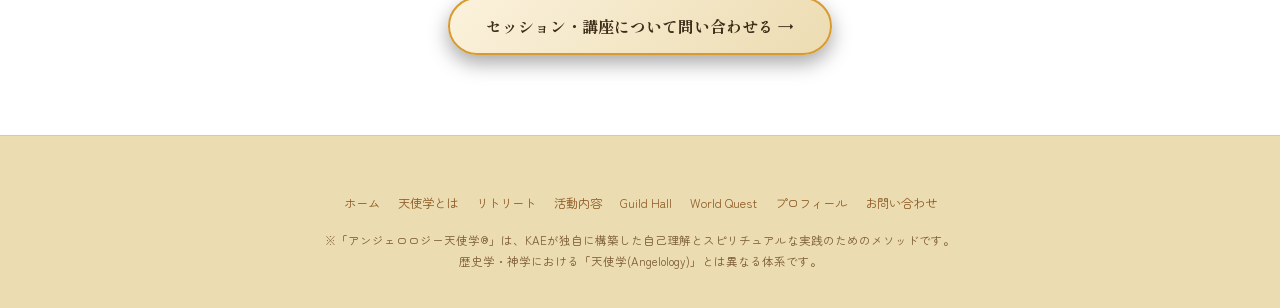
==== commit 9bd1872e: "Add files via upload" ====
--- a/activity.html
+++ b/activity.html
@@ -22,7 +22,7 @@
       <li><a href="activity.html#session"><span class="ico">🗺️</span><span class="en">Main Quest</span><span class="jp">個人セッション</span></a></li>
       <li><a href="activity.html#seminar"><span class="ico">📚</span><span class="en">Skill Up</span><span class="jp">講座・セミナー</span></a></li>
       <li><a href="retreat.html"><span class="ico">🏕️</span><span class="en">Adventure</span><span class="jp">アンジェロリトリート</span></a></li>
-      <li><a href="activity.html#chakra"><span class="ico">✨</span><span class="en">Magic Awakening</span><span class="jp">13次元チャクラチューニング</span></a></li>
+      <li><a href="magic-awakening.html"><span class="ico">✨</span><span class="en">Magic Awakening</span><span class="jp">13次元チャクラチューニング</span></a></li>
       <li><a href="activity.html#spirit"><span class="ico">🐉</span><span class="en">Spirit Alliance</span><span class="jp">龍・鳳凰・ペガコーンとのお繋ぎ</span></a></li>
       <li><a href="activity.html#crystal"><span class="ico">💎</span><span class="en">Legendary Item</span><span class="jp">アンダラクリスタル</span></a></li>
       <li><a href="guild.html"><span class="ico">🏰</span><span class="en">Guild Hall</span><span class="jp">合同会社マンモスピーポー</span></a></li>
@@ -152,10 +152,10 @@
         <div>
           <span class="eng-tag">Magic Awakening</span>
           <h3>13次元チャクラチューニング(聖なる魔法)</h3>
-          <img class="lore-img full" src="img-chakra.jpg" alt="Sacred Magic ─ 13次元チャクラチューニング。眠っている魔法を解放する。">
+          <p>眠っている魔法を解放する。あなたのエネルギーを高次元へと調律し、新しい世界を映し出すための"覚醒魔法"です。</p>
           <div class="price-tag">110,000円</div>
           <br>
-          <a class="card-link" href="contact.html?subject=chakra">13次元チャクラチューニングについて問い合わせる →</a>
+          <a class="card-link" href="magic-awakening.html">13次元チャクラチューニングを見る →</a>
         </div>
       </div>
 
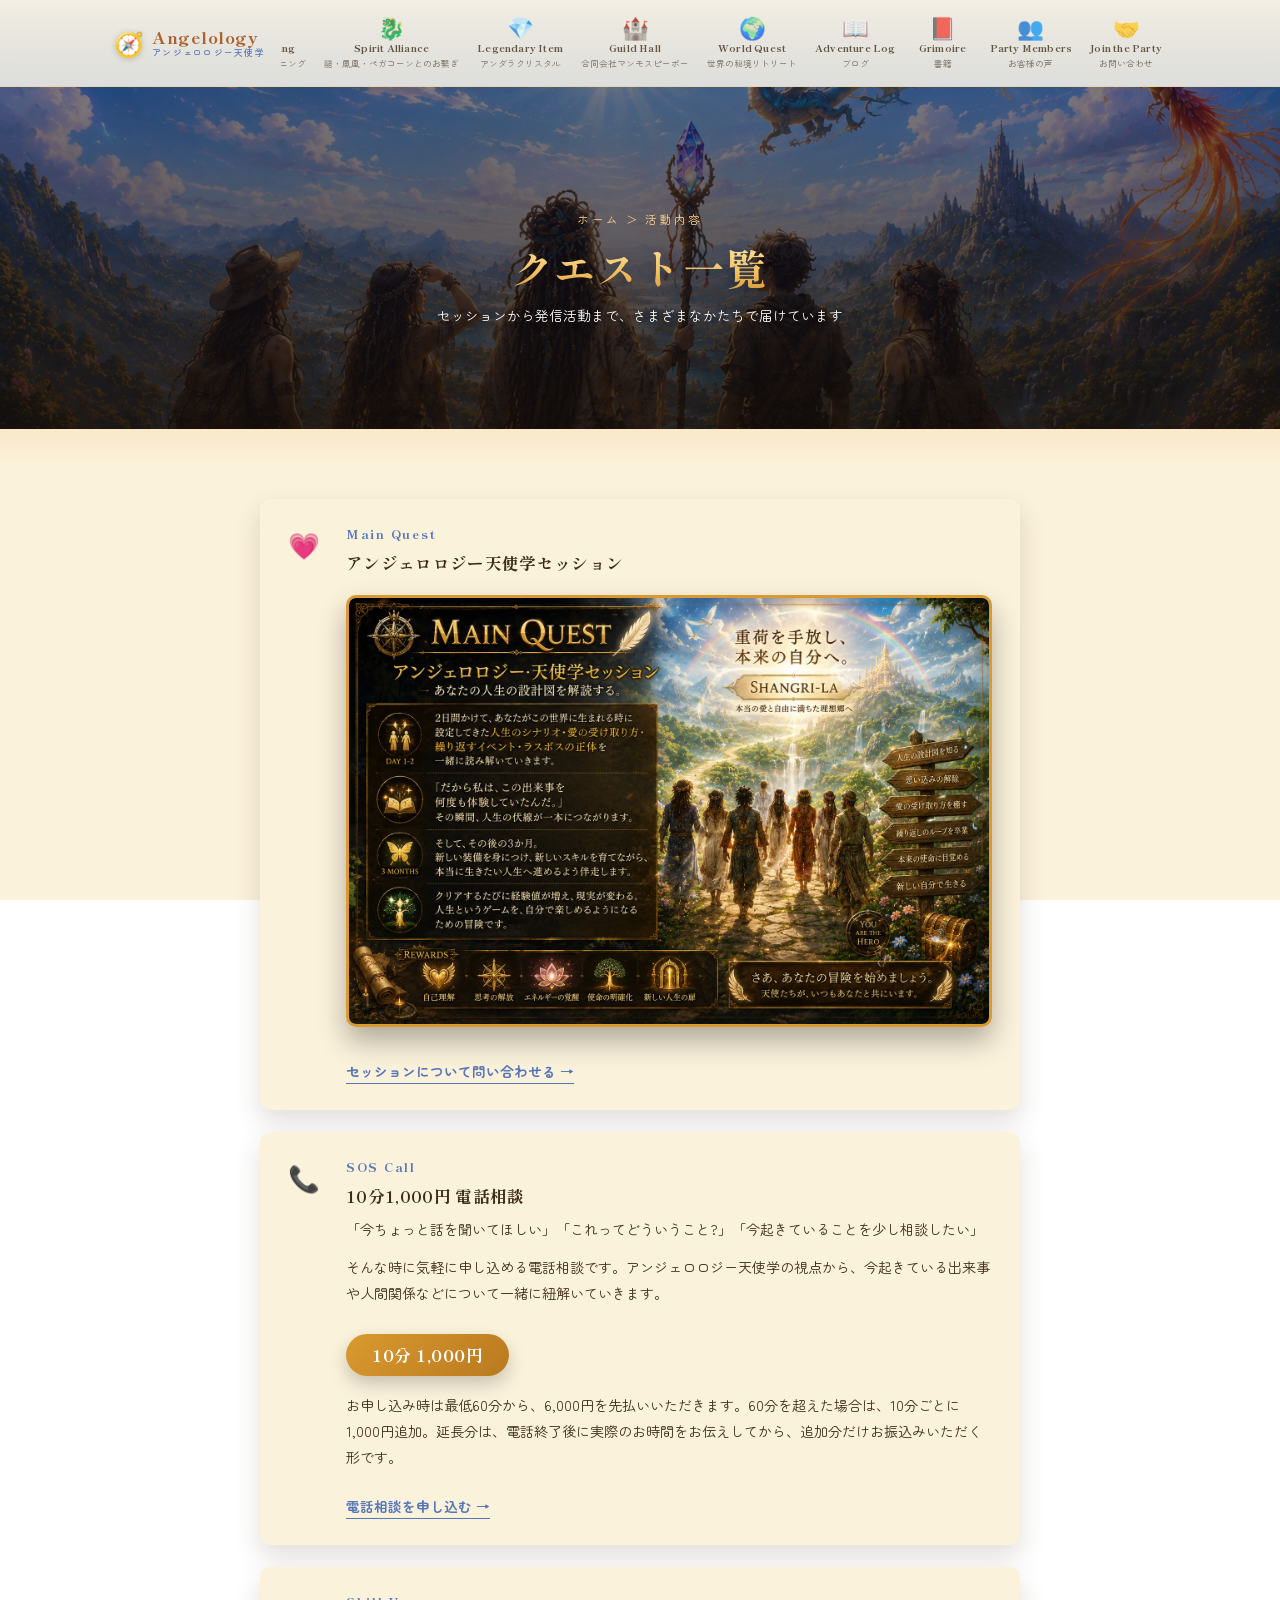
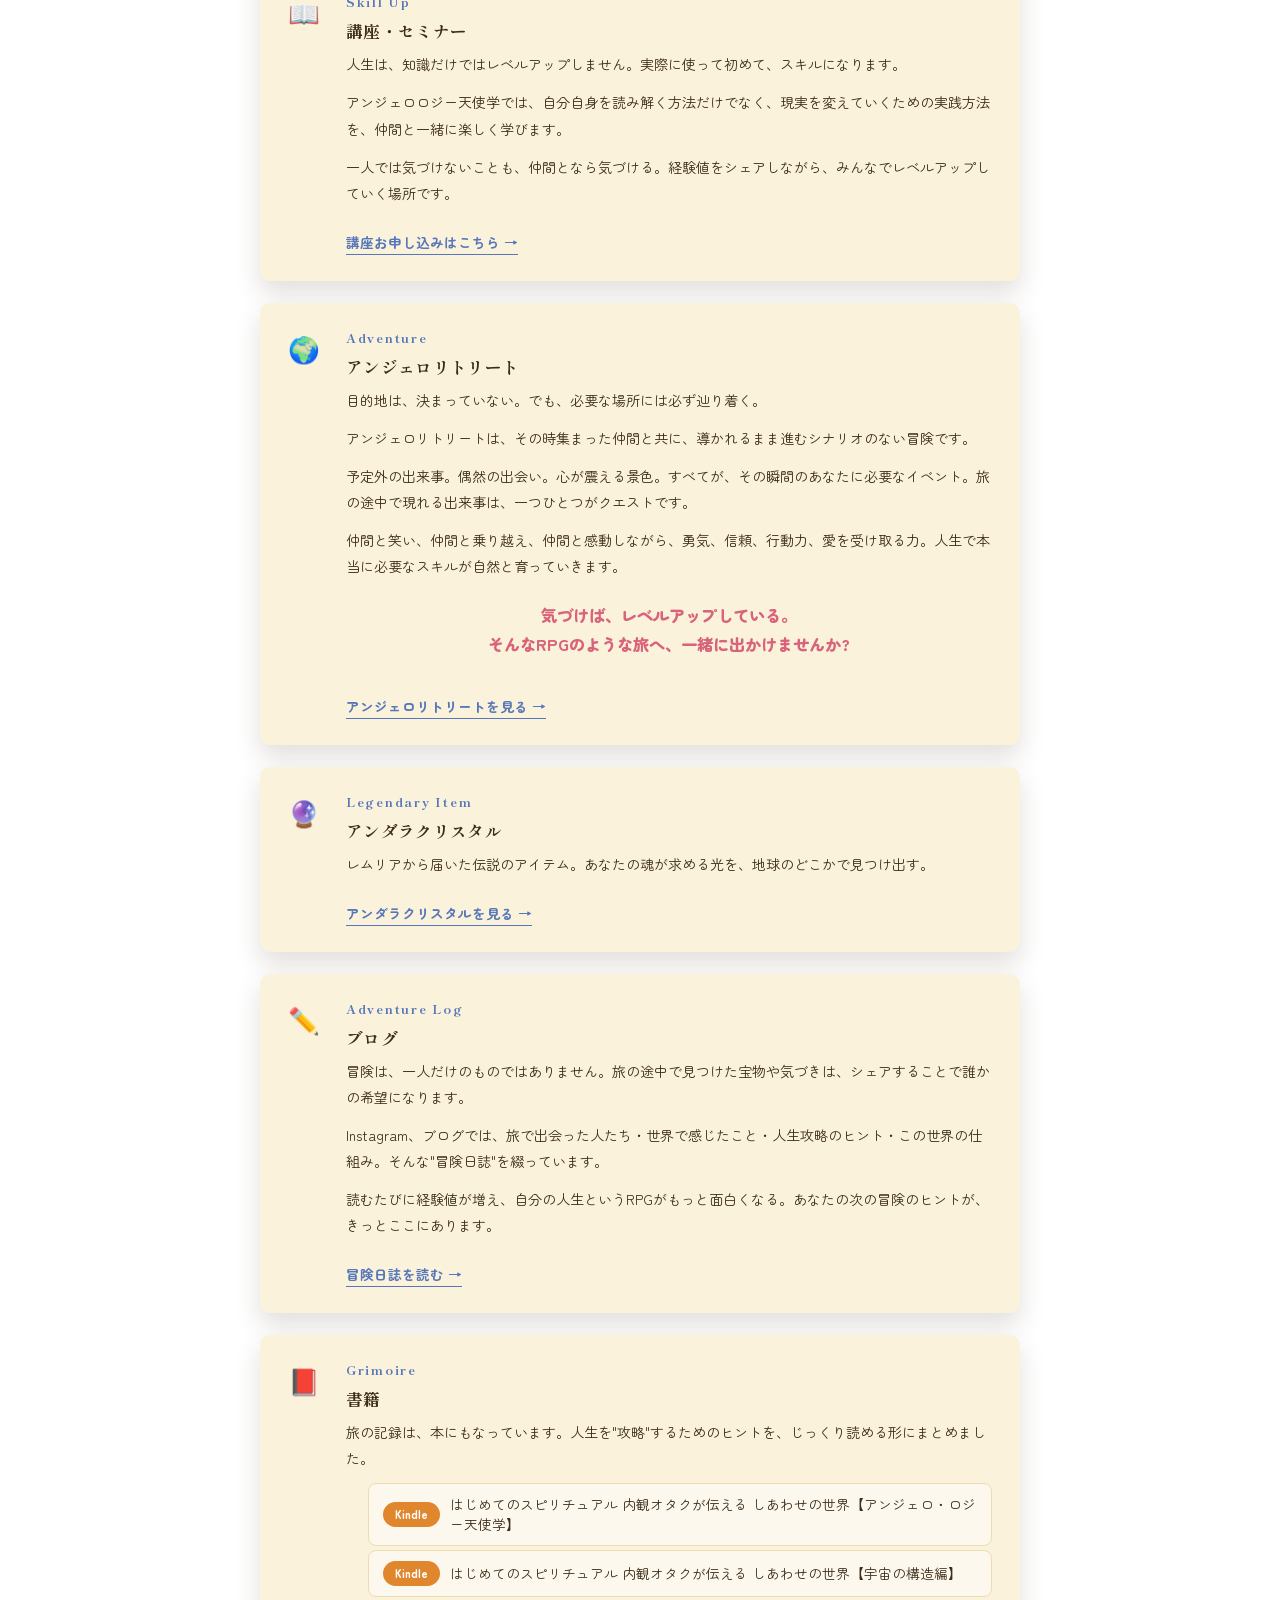
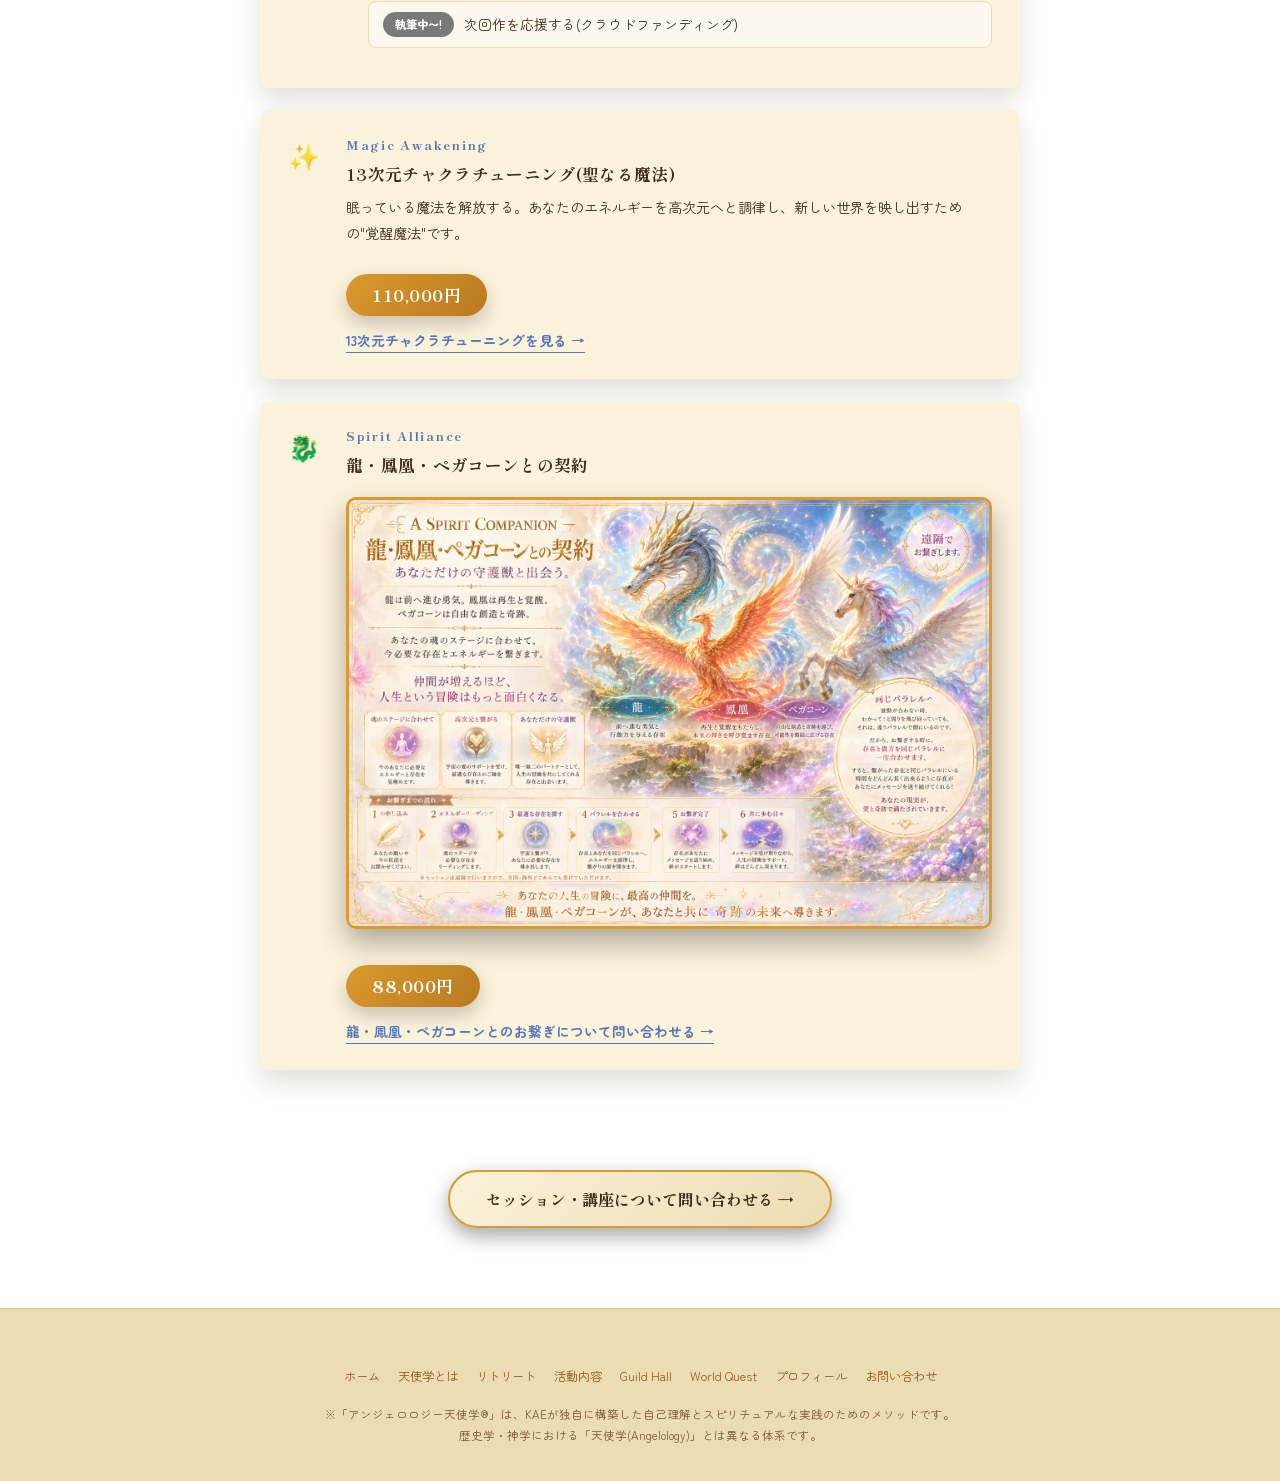
==== commit 8da1b3e9: "Add files via upload" ====
--- a/activity.html
+++ b/activity.html
@@ -24,7 +24,7 @@
       <li><a href="retreat.html"><span class="ico">🏕️</span><span class="en">Adventure</span><span class="jp">アンジェロリトリート</span></a></li>
       <li><a href="magic-awakening.html"><span class="ico">✨</span><span class="en">Magic Awakening</span><span class="jp">13次元チャクラチューニング</span></a></li>
       <li><a href="activity.html#spirit"><span class="ico">🐉</span><span class="en">Spirit Alliance</span><span class="jp">龍・鳳凰・ペガコーンとのお繋ぎ</span></a></li>
-      <li><a href="activity.html#crystal"><span class="ico">💎</span><span class="en">Legendary Item</span><span class="jp">アンダラクリスタル</span></a></li>
+      <li><a href="legendary-item.html"><span class="ico">💎</span><span class="en">Legendary Item</span><span class="jp">アンダラクリスタル</span></a></li>
       <li><a href="guild.html"><span class="ico">🏰</span><span class="en">Guild Hall</span><span class="jp">合同会社マンモスピーポー</span></a></li>
       <li><a href="world.html"><span class="ico">🌍</span><span class="en">World Quest</span><span class="jp">世界の秘境リトリート</span></a></li>
       <li><a href="https://ameblo.jp/gardeniaspa/" target="_blank" rel="noopener"><span class="ico">📖</span><span class="en">Adventure Log</span><span class="jp">ブログ</span></a></li>
@@ -100,8 +100,8 @@
         <div>
           <span class="eng-tag">Legendary Item</span>
           <h3>アンダラクリスタル</h3>
-          <img class="lore-img full" src="img-crystal.jpg" alt="Legendary Item ─ アンダラクリスタル。あなたの魂が求める光を、地球のどこかで見つけ出す。">
-          <a class="card-link" href="contact.html?subject=crystal">アンダラクリスタルについて問い合わせる →</a>
+          <p>レムリアから届いた伝説のアイテム。あなたの魂が求める光を、地球のどこかで見つけ出す。</p>
+          <a class="card-link" href="legendary-item.html">アンダラクリスタルを見る →</a>
         </div>
       </div>
 
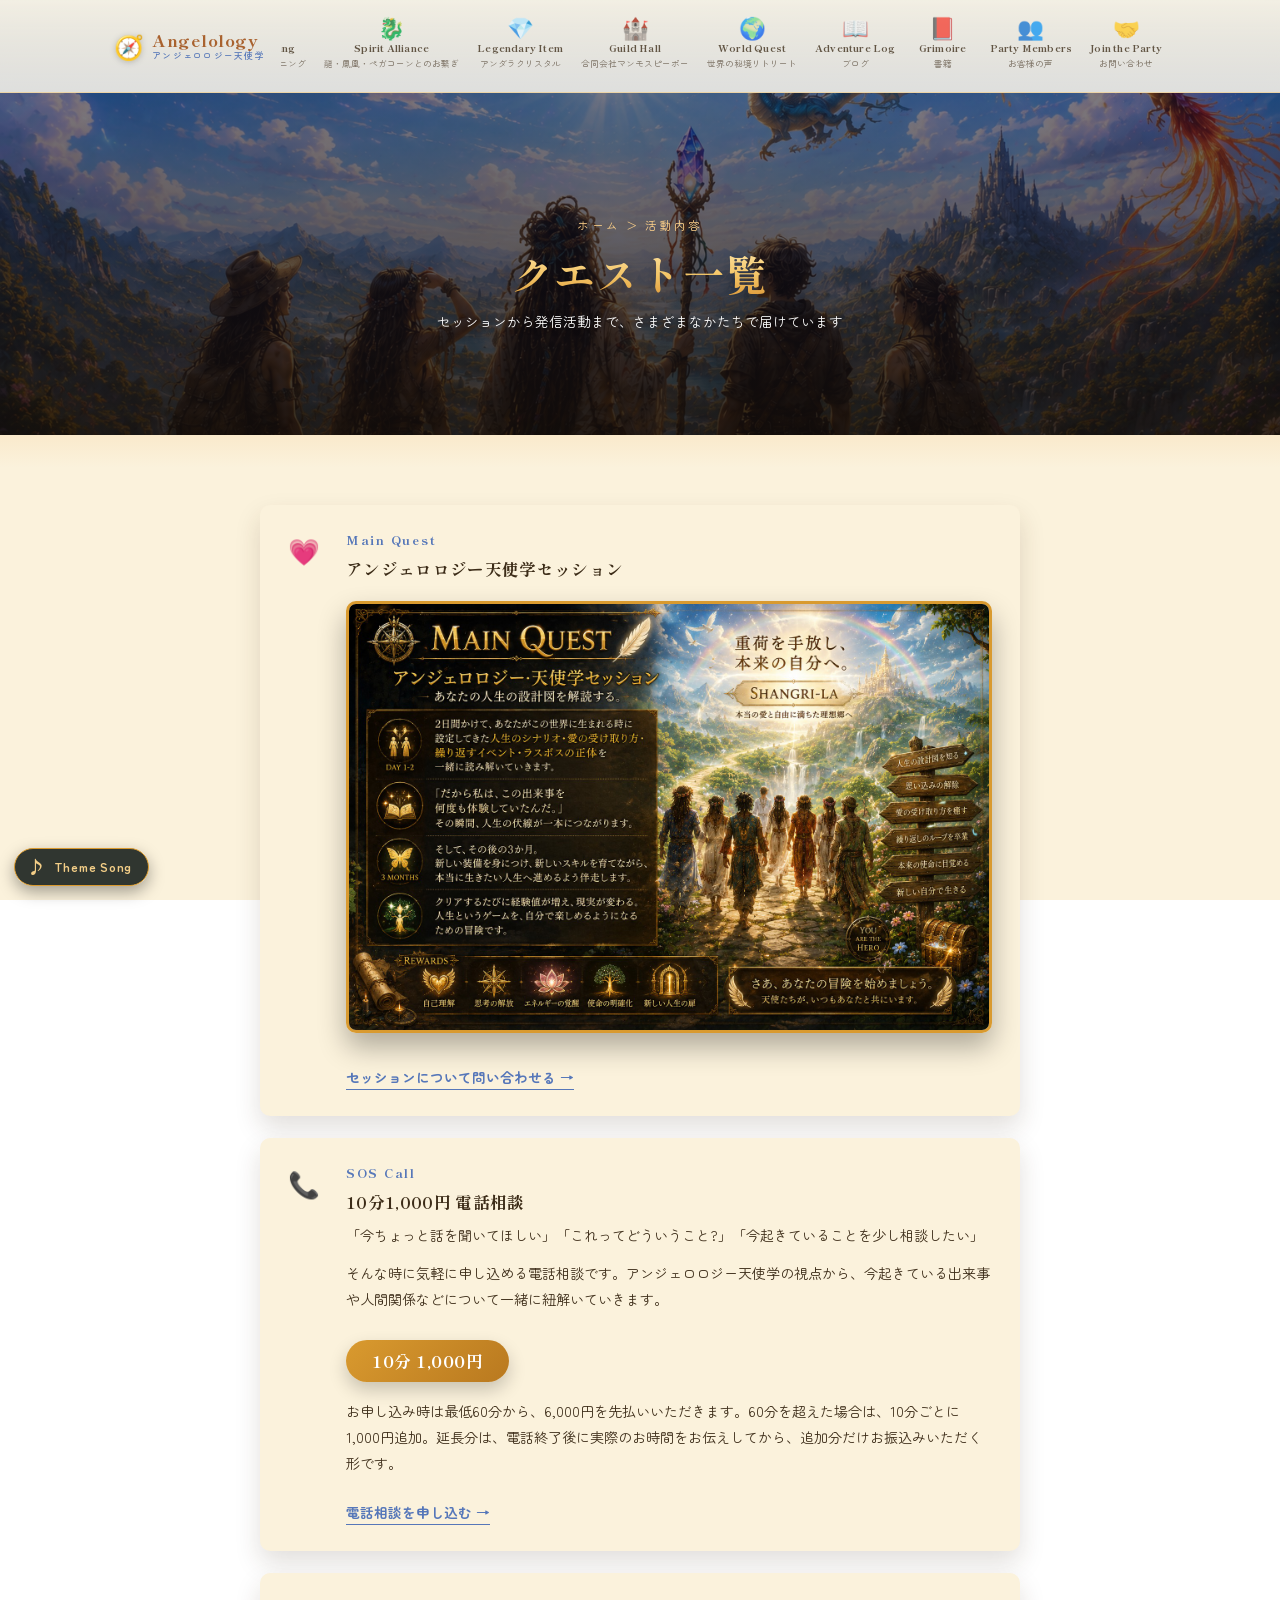
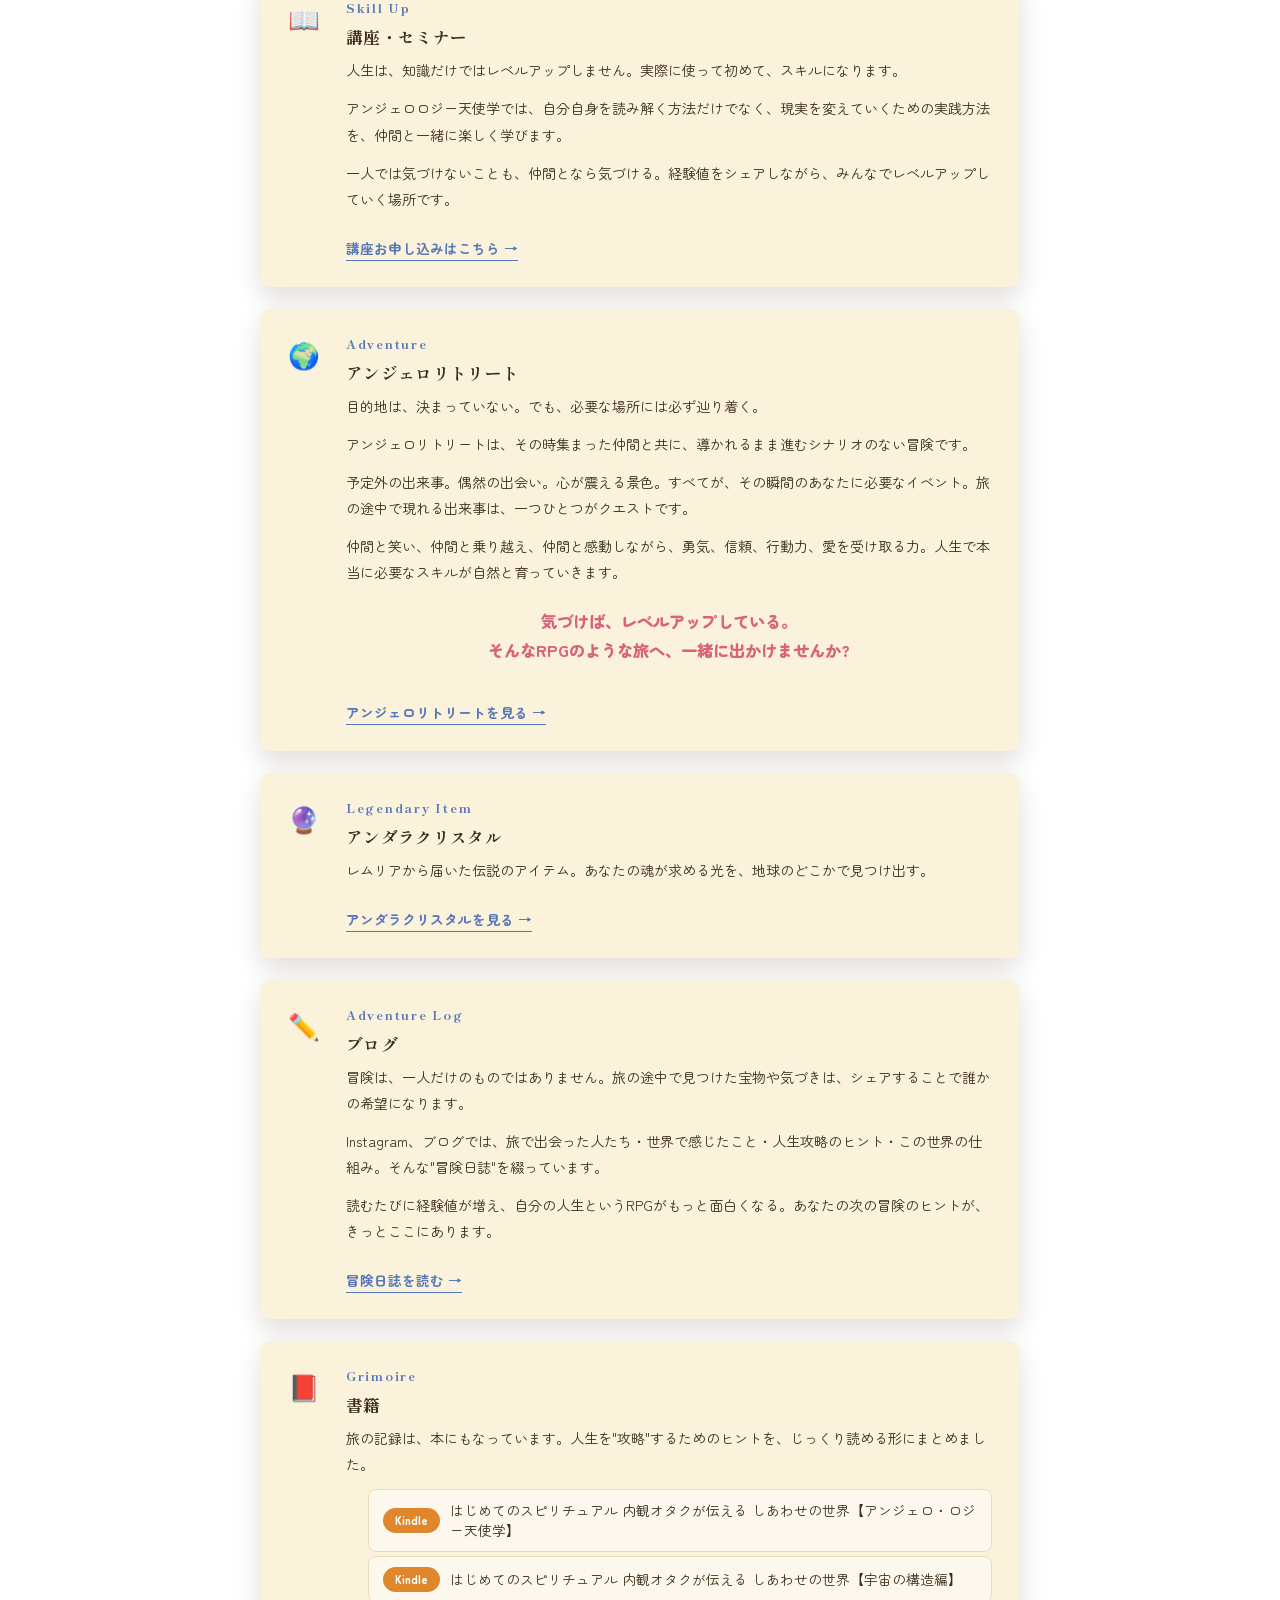
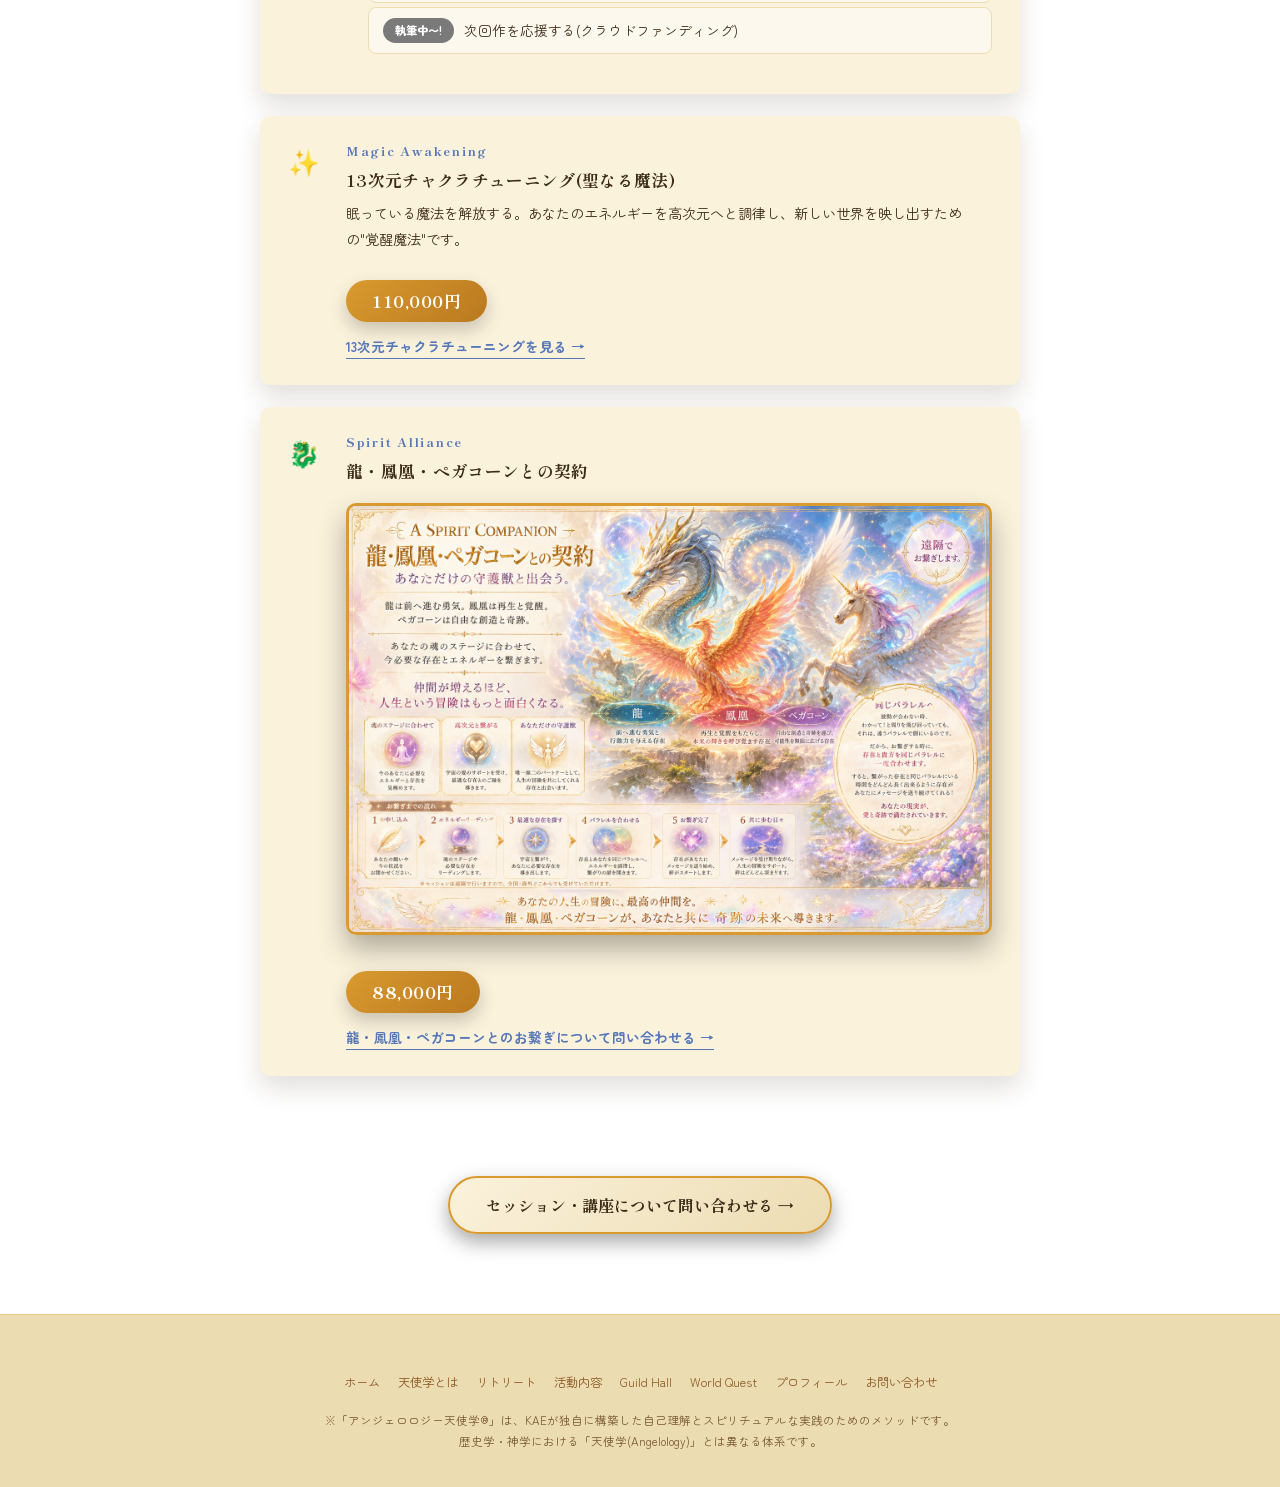
==== commit 52980946: "Add files via upload" ====
--- a/activity.html
+++ b/activity.html
@@ -196,5 +196,6 @@
 </footer>
 
 <script src="nav.js"></script>
+<script src="bgm.js"></script>
 </body>
 </html>
--- a/styles.css
+++ b/styles.css
@@ -41,8 +41,10 @@
 .brand-text{font-family:'Shippori Mincho B1',serif; font-weight:800; font-size:1.05rem; color:#a9622f; letter-spacing:.03em; line-height:1.2;}
 .brand-text small{display:block; font-family:'Zen Maru Gothic'; font-size:.56rem; color:var(--ribbon-blue); font-weight:500; letter-spacing:.14em;}
 
-.menu-icons{list-style:none; display:flex; gap:10px; margin:0; padding:0; overflow-x:auto; scrollbar-width:none; flex:1; justify-content:flex-end;}
-.menu-icons::-webkit-scrollbar{display:none;}
+.menu-icons{list-style:none; display:flex; gap:10px; margin:0; padding:0 0 6px; overflow-x:auto; flex:1; justify-content:flex-end; scrollbar-width:thin; scrollbar-color:var(--gold) transparent;}
+.menu-icons::-webkit-scrollbar{height:6px;}
+.menu-icons::-webkit-scrollbar-track{background:transparent;}
+.menu-icons::-webkit-scrollbar-thumb{background:var(--gold); border-radius:999px;}
 .menu-icons li{flex:0 0 auto;}
 .menu-icons a{
   display:flex; flex-direction:column; align-items:center; gap:2px;
@@ -255,6 +257,14 @@
   padding:9px 26px; border-radius:6px; color:#fff; font-weight:700;
   font-family:'Shippori Mincho B1',serif; font-size:1rem; white-space:nowrap;
   box-shadow:0 6px 14px rgba(0,0,0,.25);
+  max-width:calc(100vw - 48px);
+}
+@media (max-width:600px){
+  .ribbon{
+    white-space:normal; text-align:center; line-height:1.5;
+    width:calc(100% - 24px); box-sizing:border-box;
+  }
+  .card{ padding-top:64px; }
 }
 .ribbon::before, .ribbon::after{ content:''; position:absolute; bottom:-7px; width:0; height:0; border-style:solid; }
 .ribbon::before{left:-2px; border-width:7px 8px 0 0; border-color:currentColor transparent transparent transparent; filter:brightness(.6);}
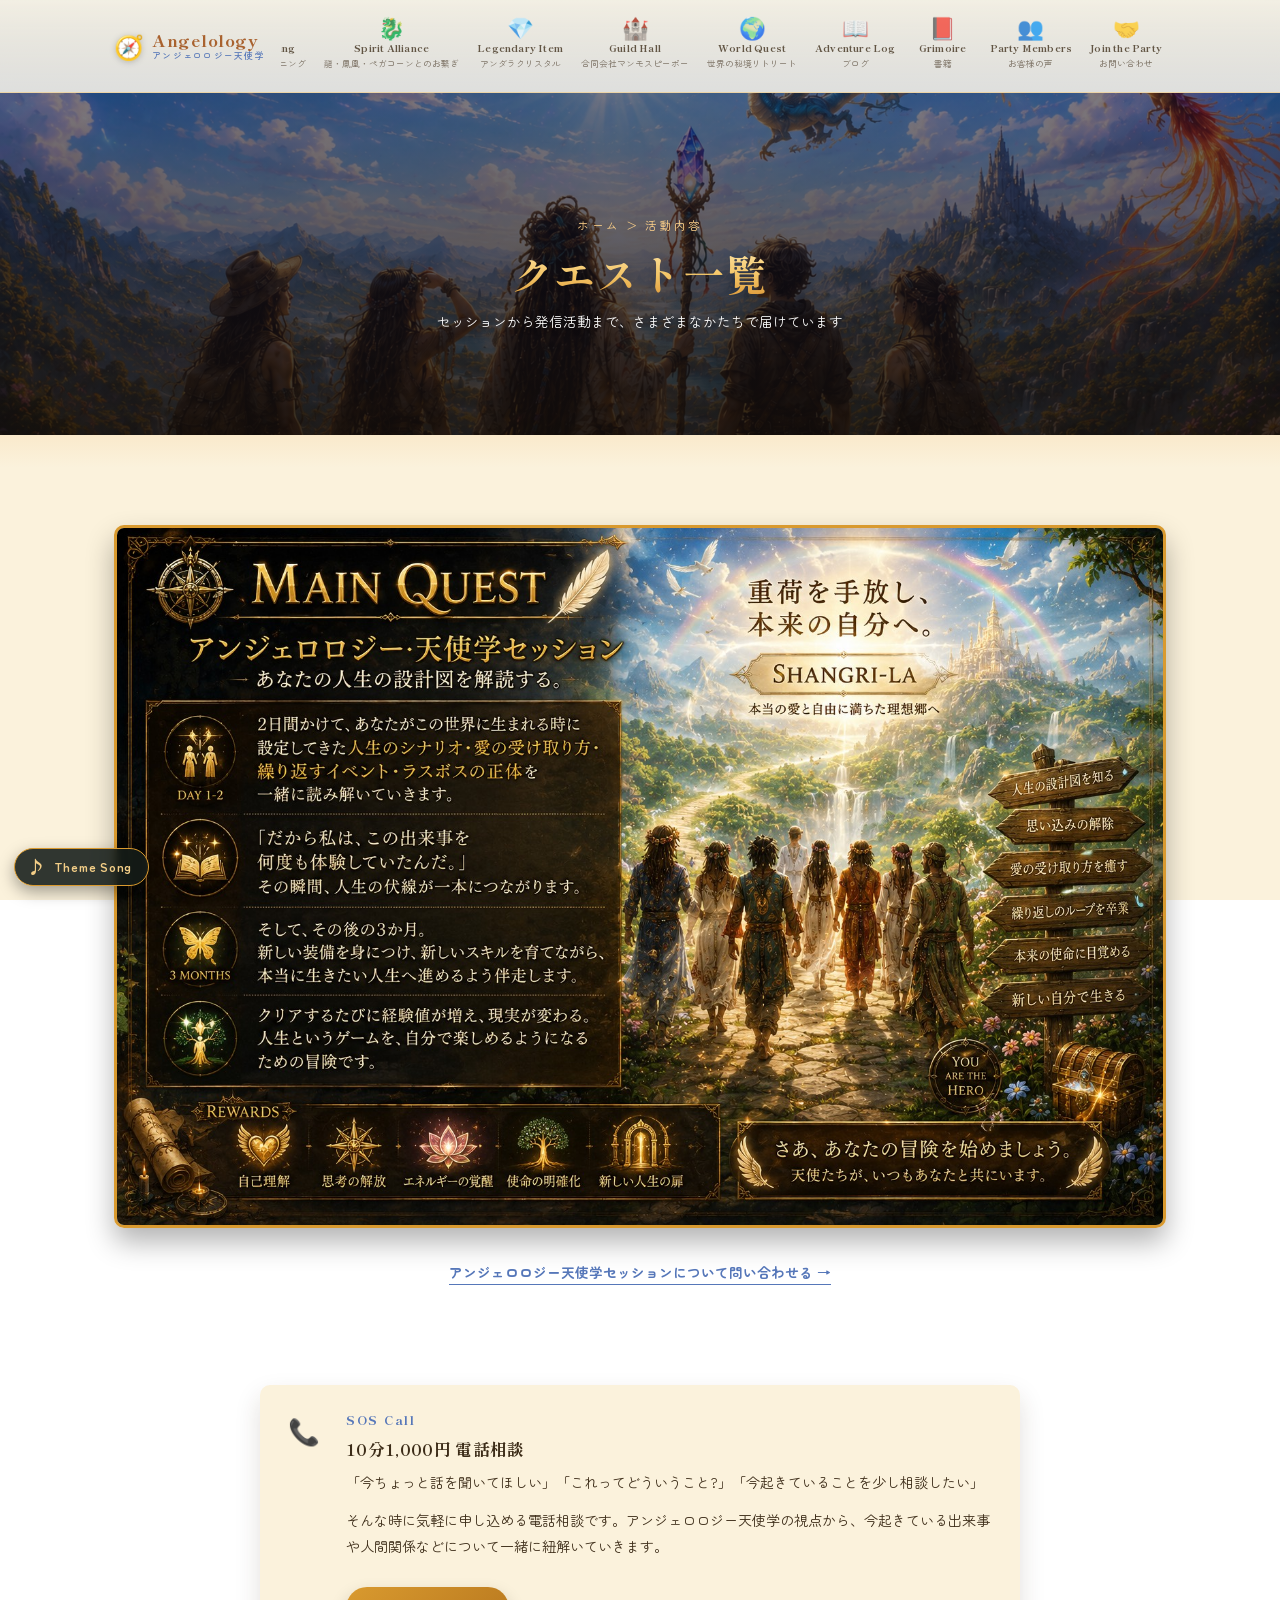
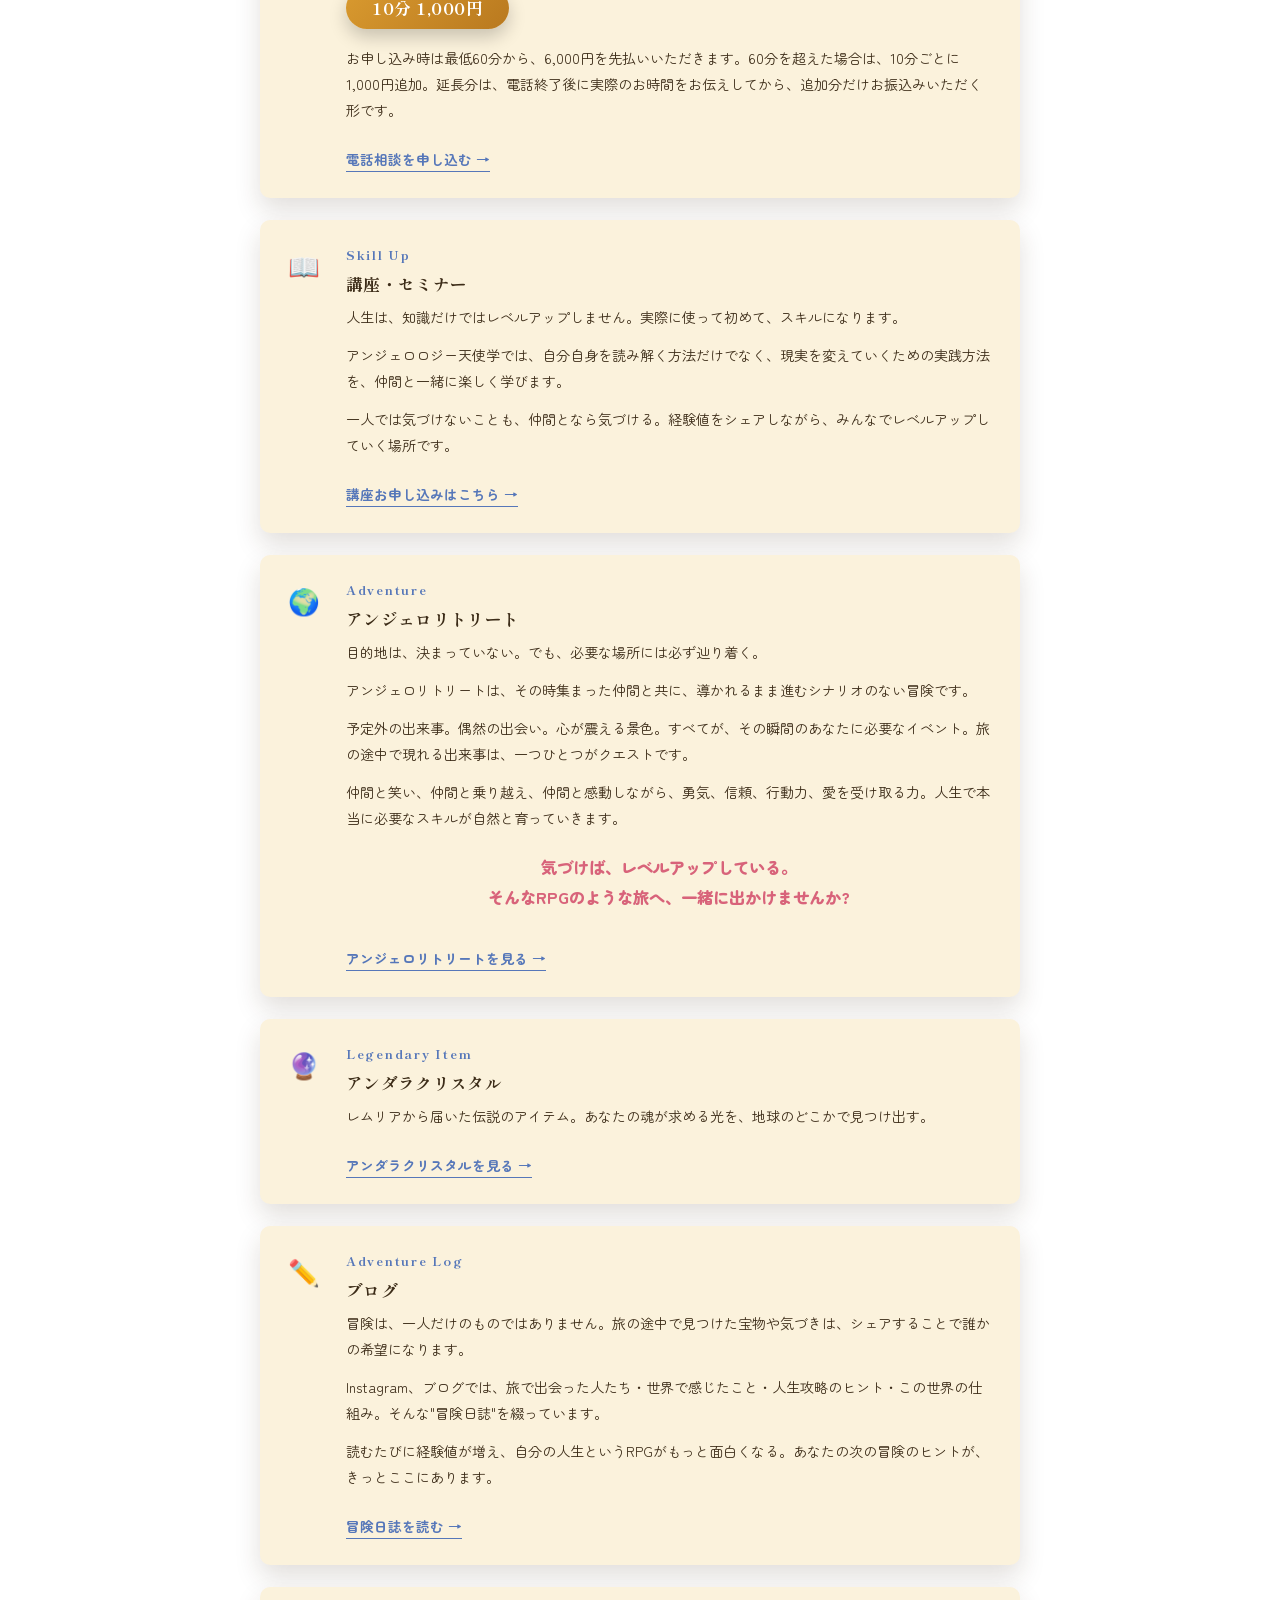
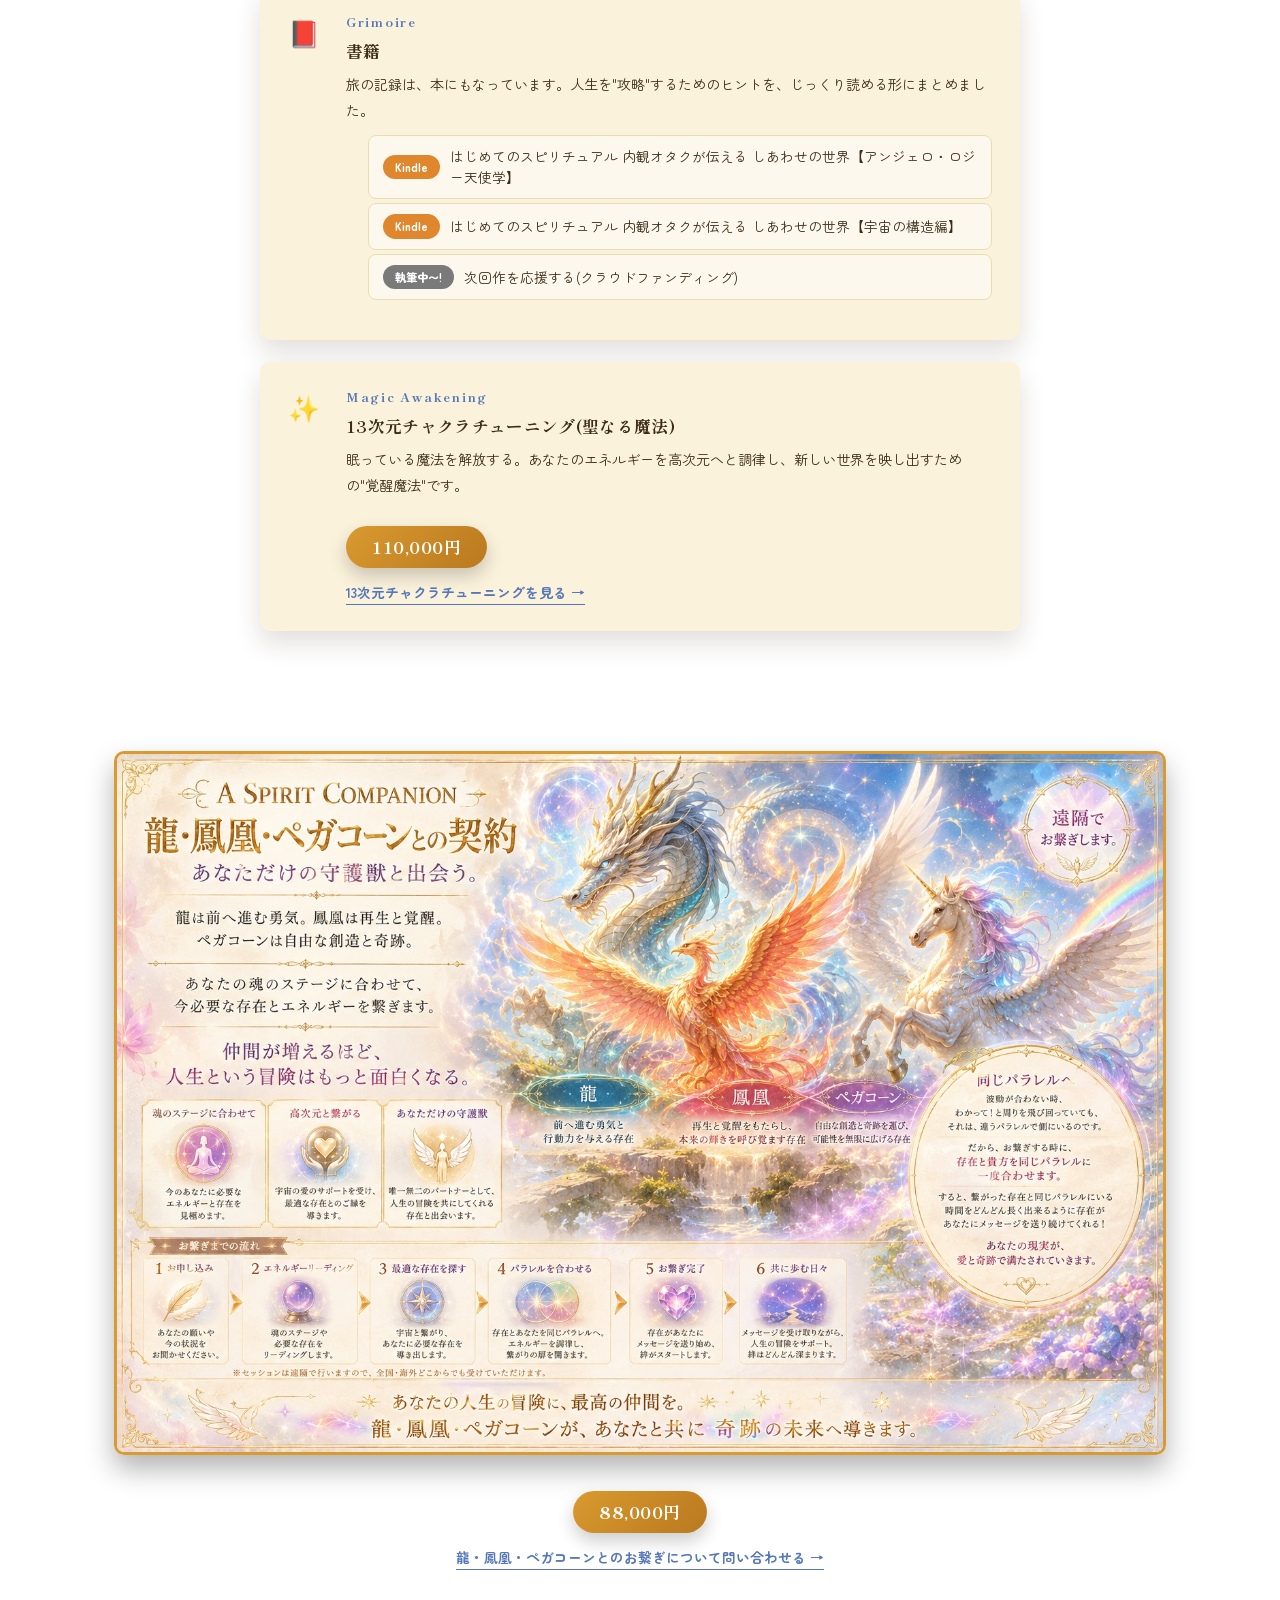
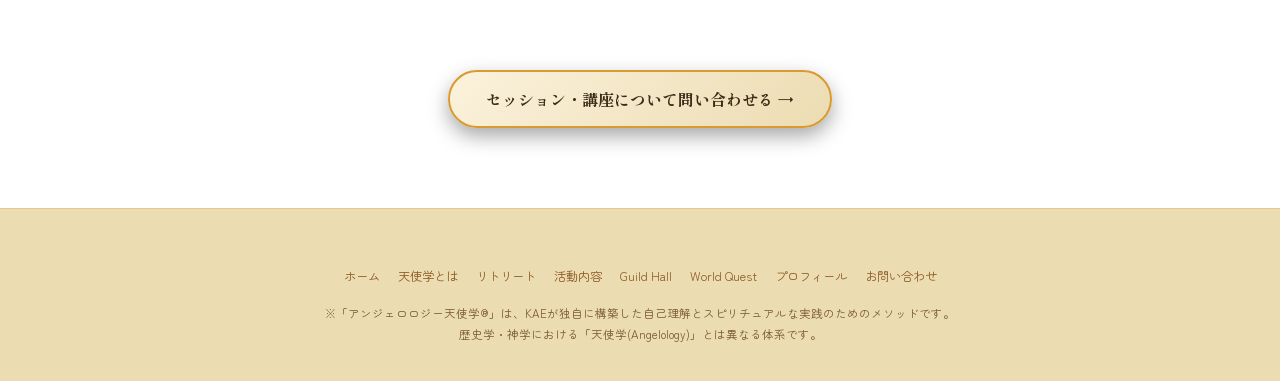
==== commit 5f4b4851: "Add files via upload" ====
--- a/activity.html
+++ b/activity.html
@@ -43,18 +43,13 @@
 
 <main class="wrap">
 
+  <section id="session" style="text-align:center; scroll-margin-top:110px;">
+    <img class="lore-img full" src="img-main-quest.jpg" alt="Main Quest ─ アンジェロロジー・天使学セッション。重荷を手放し、本来の自分へ。SHANGRI-LA">
+    <a class="card-link" href="contact.html?subject=session">アンジェロロジー天使学セッションについて問い合わせる →</a>
+  </section>
+
   <section>
     <div class="act-detail quest-copy" style="max-width:760px;margin:0 auto;">
-
-      <div class="act-item" id="session">
-        <div class="num">💗</div>
-        <div>
-          <span class="eng-tag">Main Quest</span>
-          <h3>アンジェロロジー天使学セッション</h3>
-          <img class="lore-img full" src="img-main-quest.jpg" alt="Main Quest ─ アンジェロロジー・天使学セッション。重荷を手放し、本来の自分へ。SHANGRI-LA">
-          <a class="card-link" href="contact.html?subject=session">セッションについて問い合わせる →</a>
-        </div>
-      </div>
 
       <div class="act-item" id="phone">
         <div class="num">📞</div>
@@ -159,19 +154,14 @@
         </div>
       </div>
 
-      <div class="act-item" id="spirit">
-        <div class="num">🐉</div>
-        <div>
-          <span class="eng-tag">Spirit Alliance</span>
-          <h3>龍・鳳凰・ペガコーンとの契約</h3>
-          <img class="lore-img full" src="img-spirit.jpg" alt="A Spirit Companion ─ 龍・鳳凰・ペガコーンとの契約。あなただけの守護獣と出会う。">
-          <div class="price-tag">88,000円</div>
-          <br>
-          <a class="card-link" href="contact.html?subject=spirit">龍・鳳凰・ペガコーンとのお繋ぎについて問い合わせる →</a>
-        </div>
-      </div>
+    </div>
+  </section>
 
-    </div>
+  <section id="spirit" style="text-align:center; scroll-margin-top:110px;">
+    <img class="lore-img full" src="img-spirit.jpg" alt="A Spirit Companion ─ 龍・鳳凰・ペガコーンとの契約。あなただけの守護獣と出会う。">
+    <div class="price-tag">88,000円</div>
+    <br>
+    <a class="card-link" href="contact.html?subject=spirit">龍・鳳凰・ペガコーンとのお繋ぎについて問い合わせる →</a>
   </section>
 
   <section style="text-align:center;">
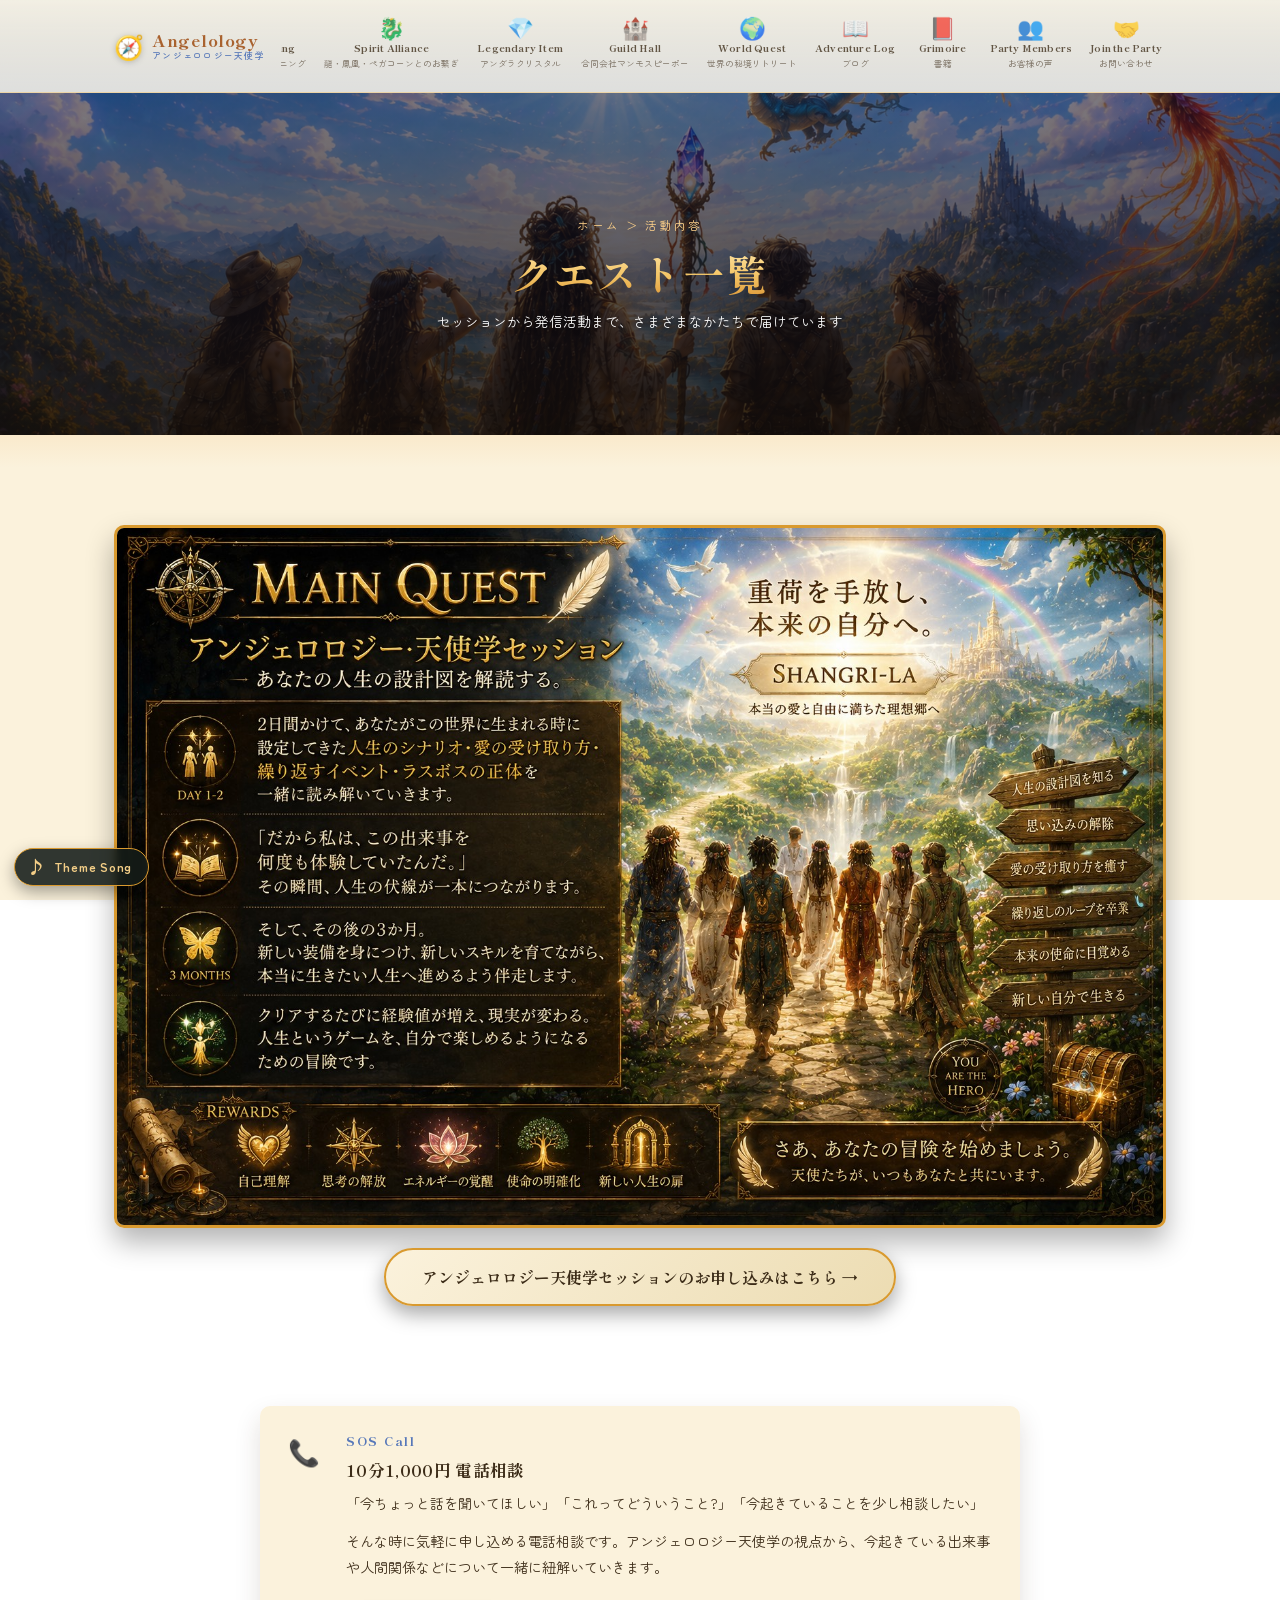
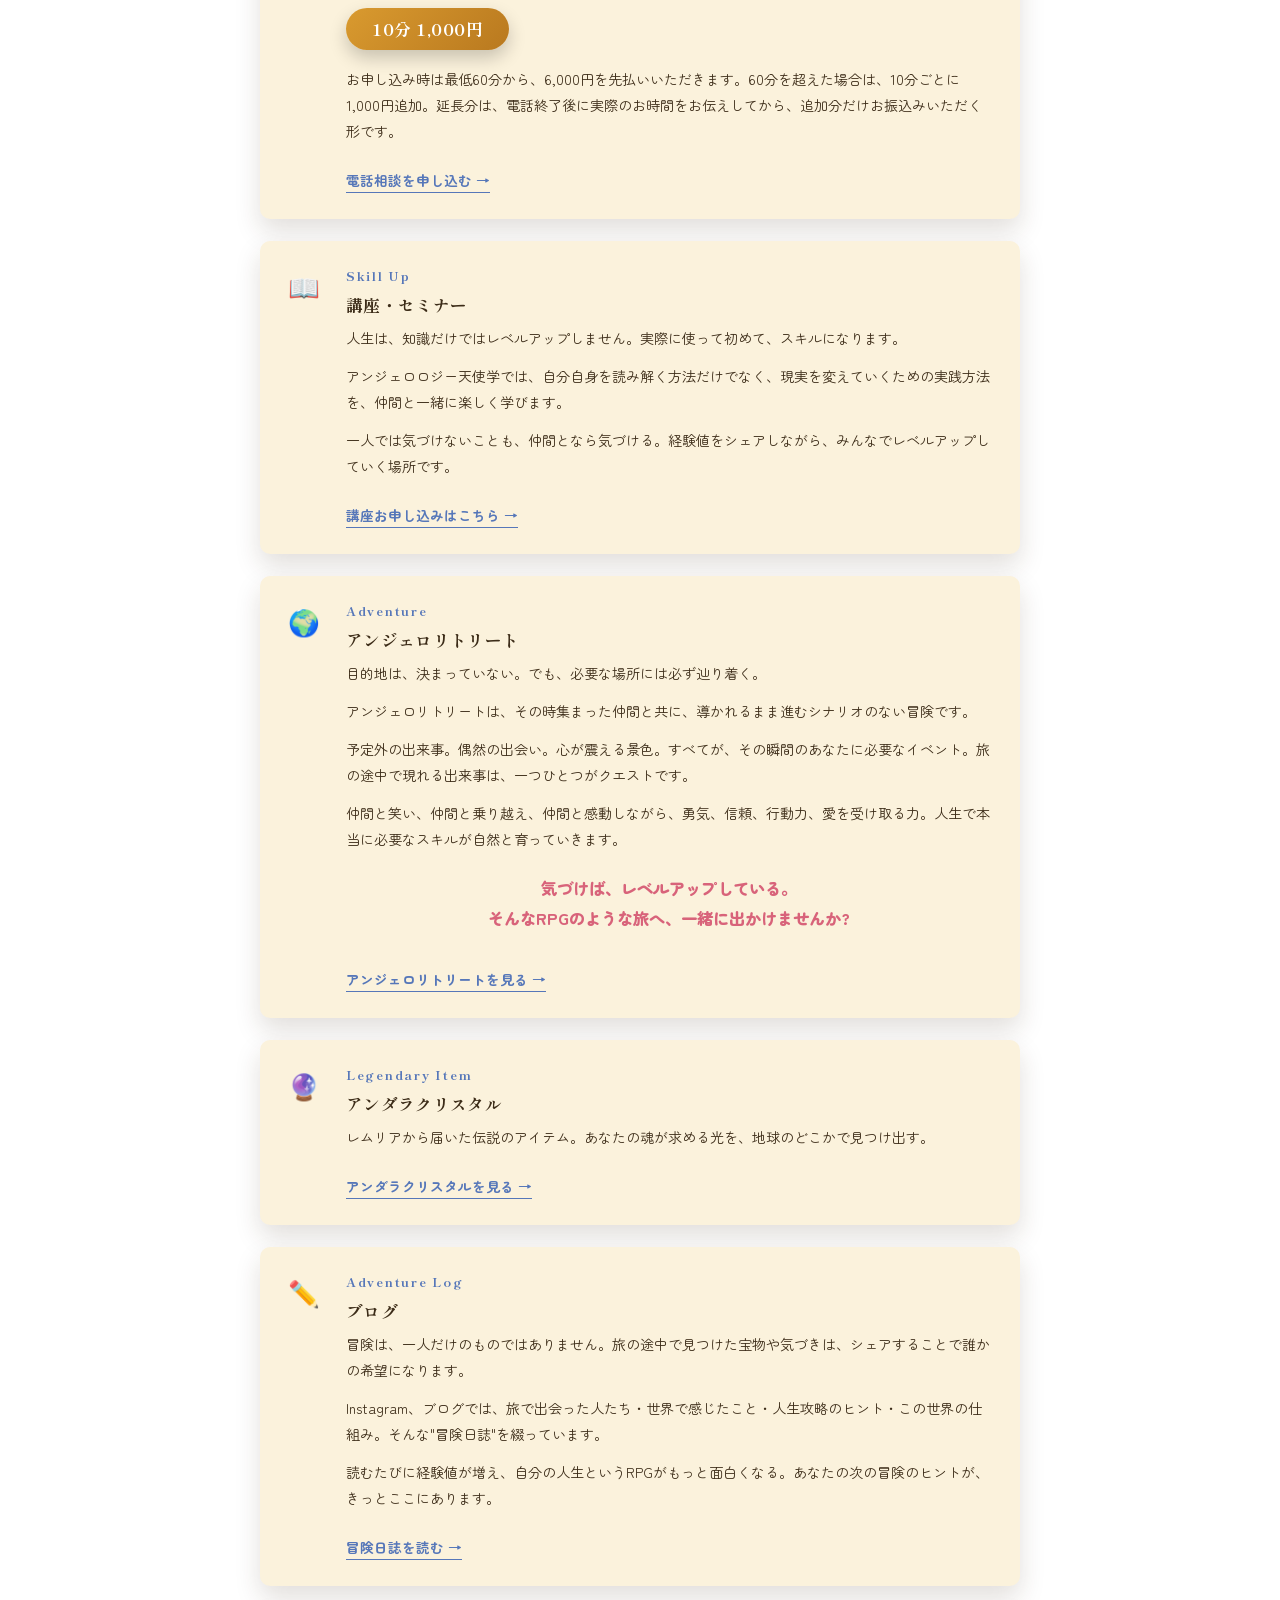
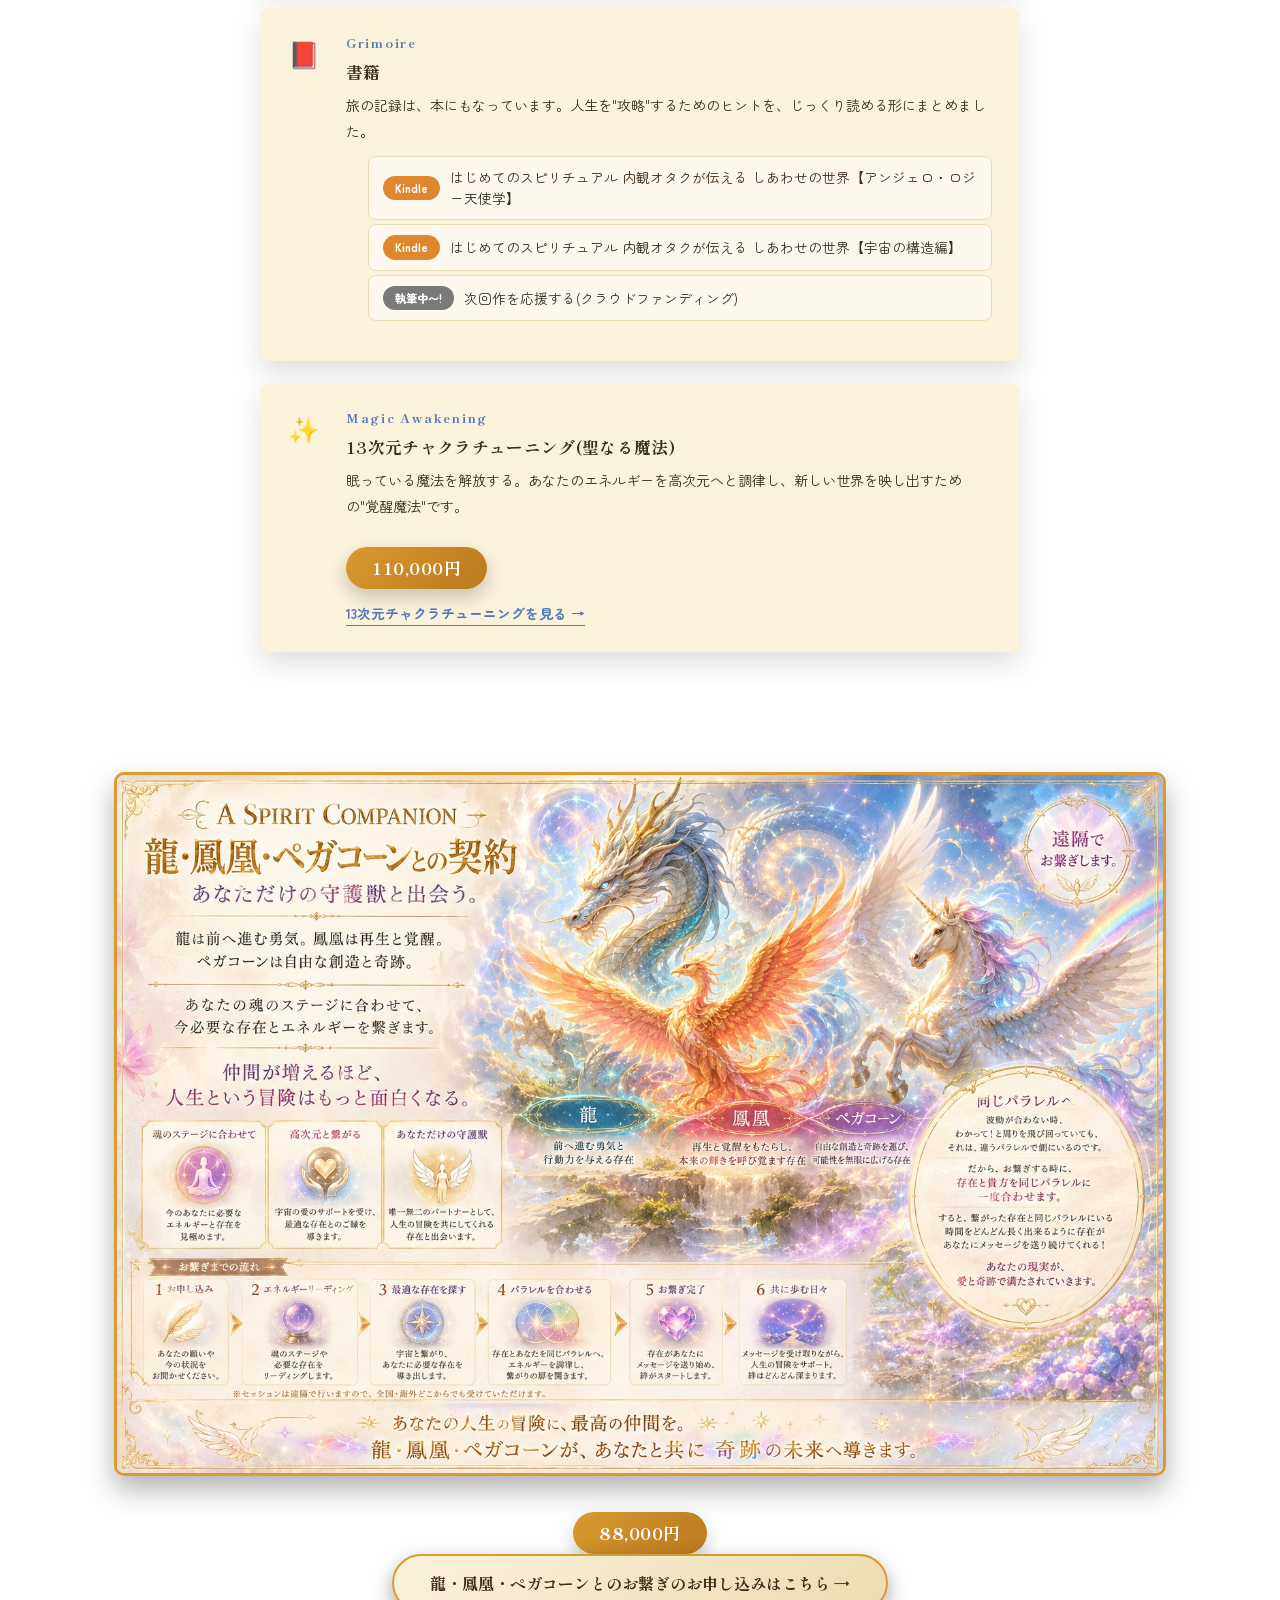
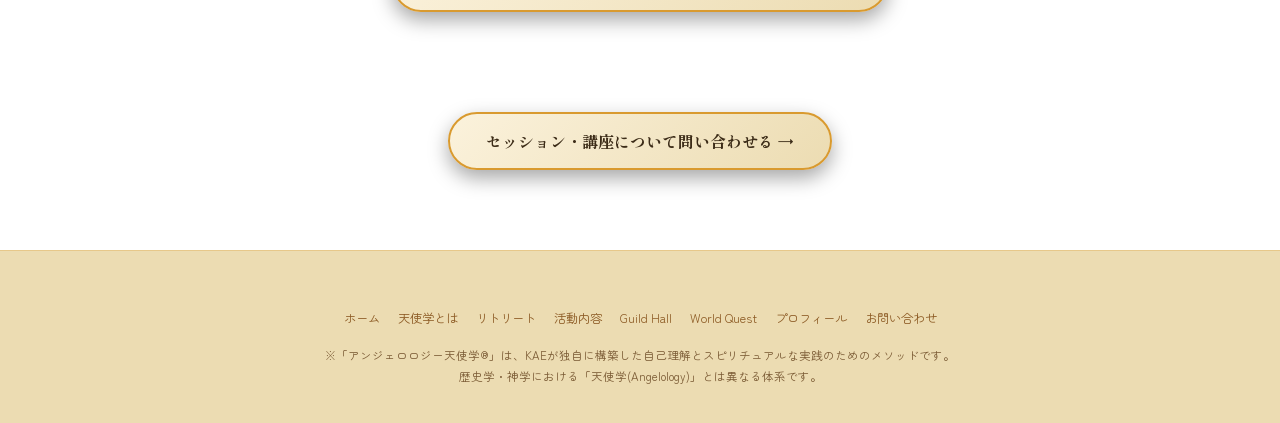
==== commit fcf9a560: "Add files via upload" ====
--- a/activity.html
+++ b/activity.html
@@ -45,7 +45,7 @@
 
   <section id="session" style="text-align:center; scroll-margin-top:110px;">
     <img class="lore-img full" src="img-main-quest.jpg" alt="Main Quest ─ アンジェロロジー・天使学セッション。重荷を手放し、本来の自分へ。SHANGRI-LA">
-    <a class="card-link" href="contact.html?subject=session">アンジェロロジー天使学セッションについて問い合わせる →</a>
+    <a class="cta" href="contact.html?subject=session">アンジェロロジー天使学セッションのお申し込みはこちら →</a>
   </section>
 
   <section>
@@ -161,7 +161,7 @@
     <img class="lore-img full" src="img-spirit.jpg" alt="A Spirit Companion ─ 龍・鳳凰・ペガコーンとの契約。あなただけの守護獣と出会う。">
     <div class="price-tag">88,000円</div>
     <br>
-    <a class="card-link" href="contact.html?subject=spirit">龍・鳳凰・ペガコーンとのお繋ぎについて問い合わせる →</a>
+    <a class="cta" href="contact.html?subject=spirit">龍・鳳凰・ペガコーンとのお繋ぎのお申し込みはこちら →</a>
   </section>
 
   <section style="text-align:center;">
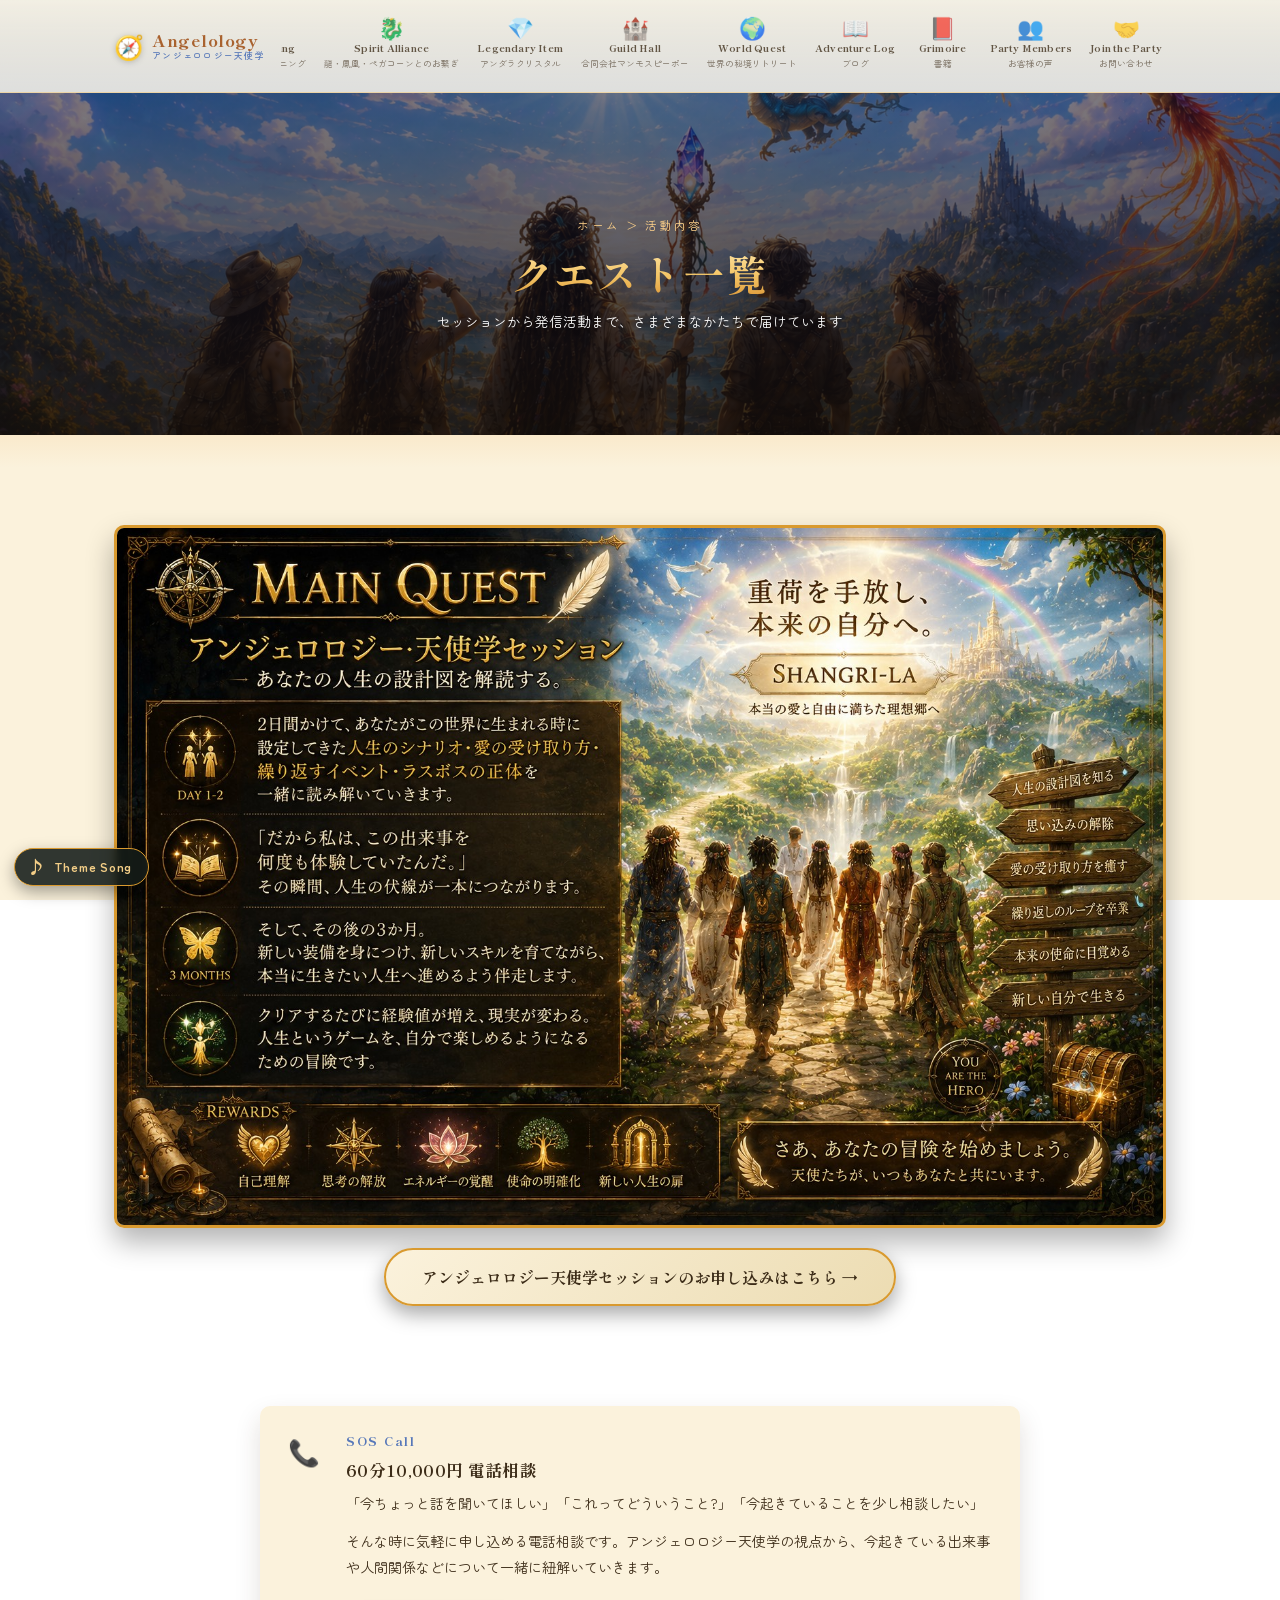
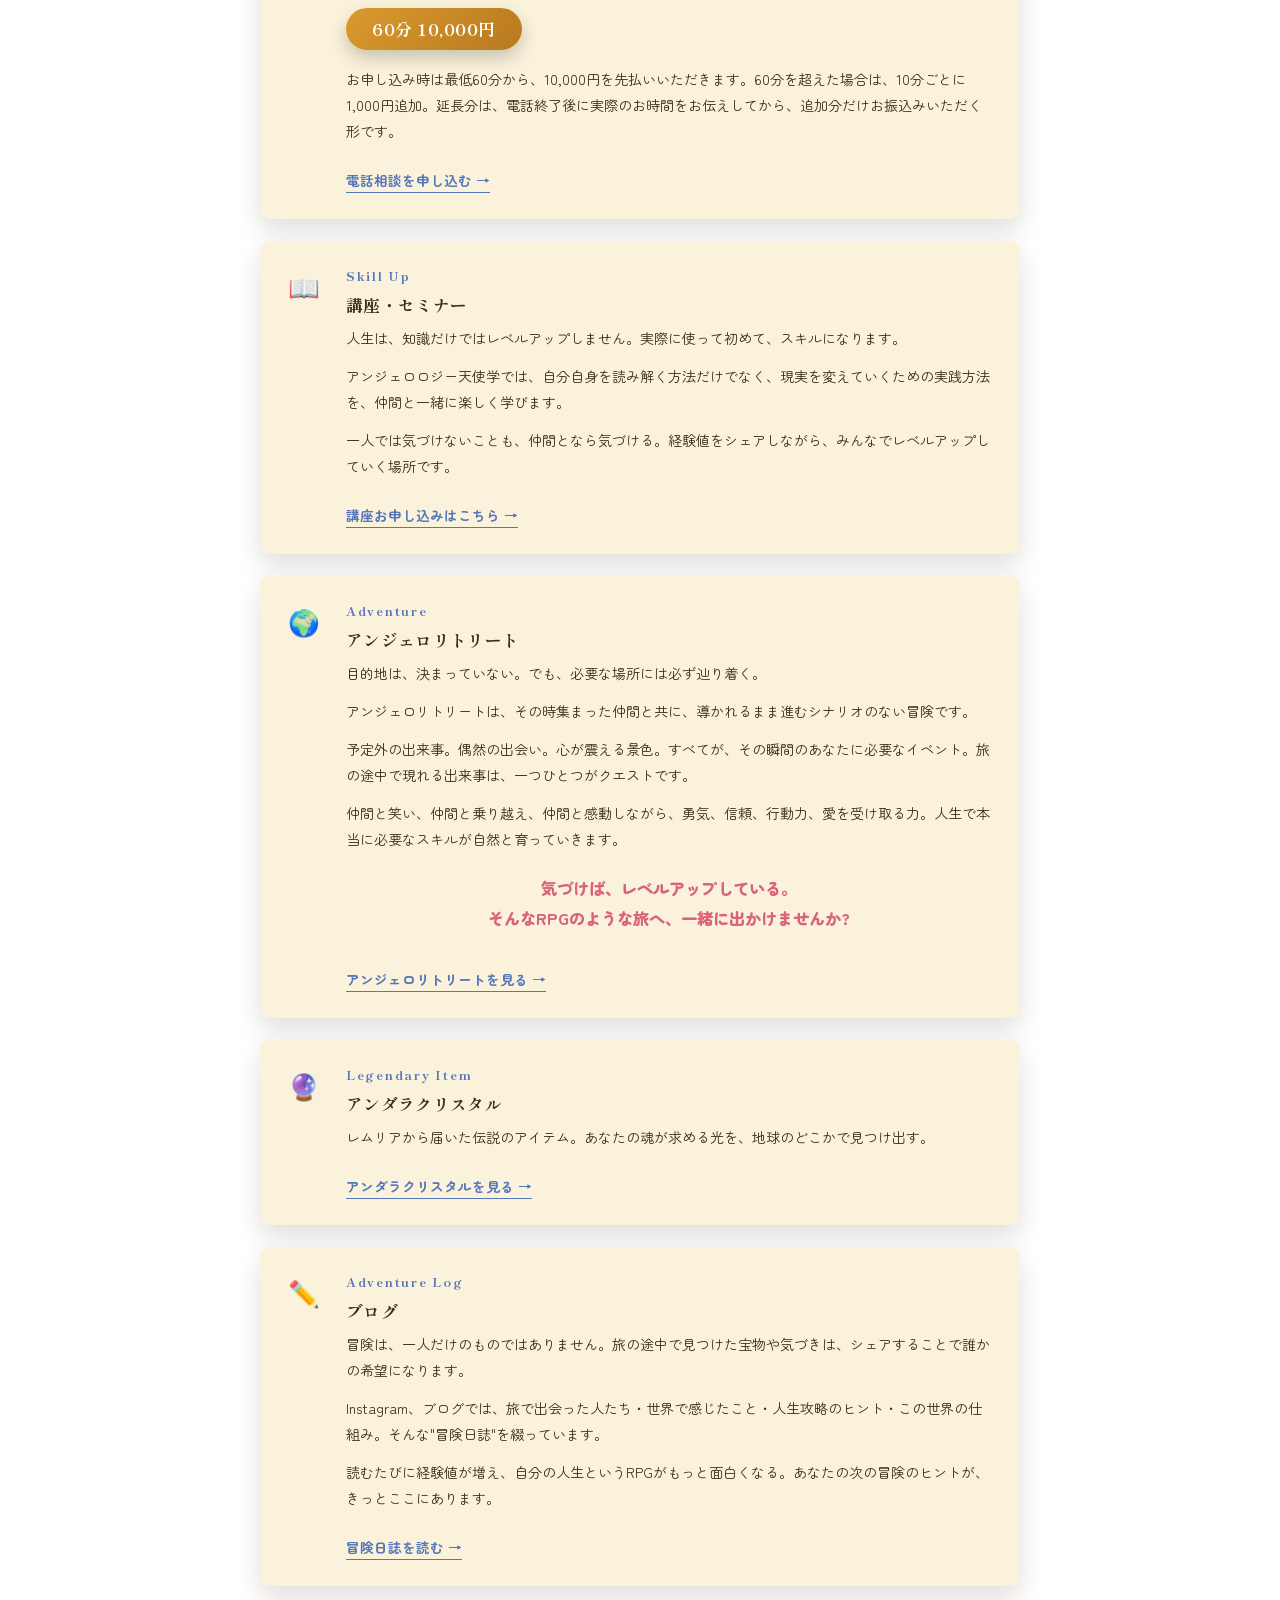
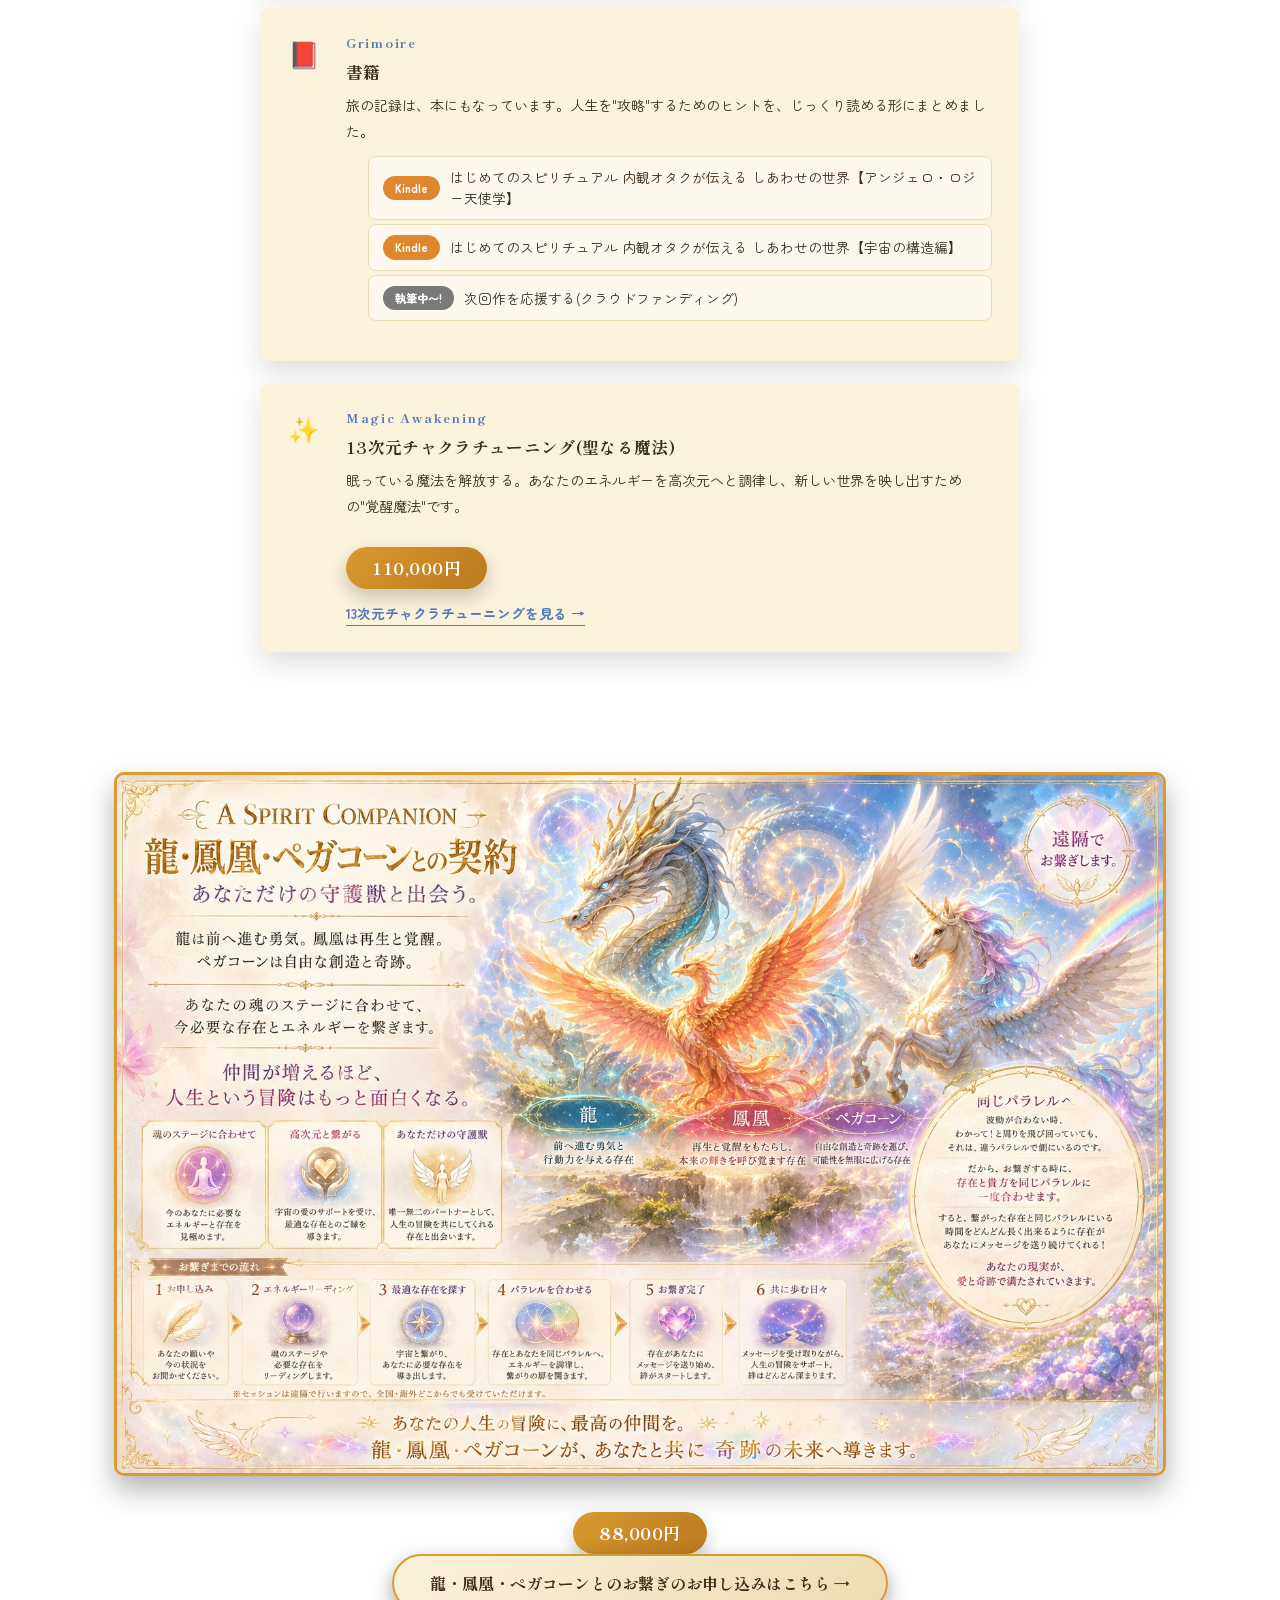
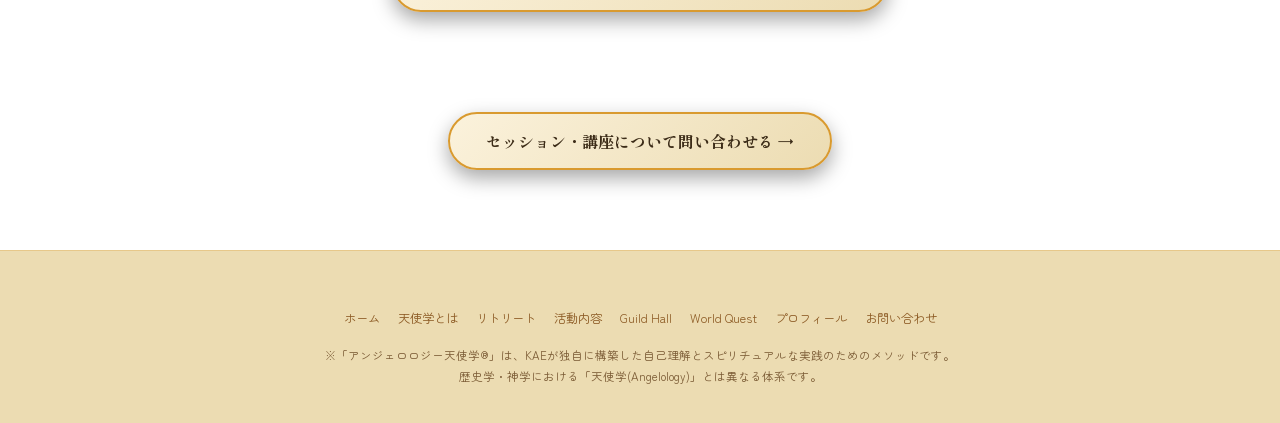
==== commit 150a9af6: "Add files via upload" ====
--- a/activity.html
+++ b/activity.html
@@ -55,11 +55,11 @@
         <div class="num">📞</div>
         <div>
           <span class="eng-tag">SOS Call</span>
-          <h3>10分1,000円 電話相談</h3>
+          <h3>60分10,000円 電話相談</h3>
           <p>「今ちょっと話を聞いてほしい」「これってどういうこと?」「今起きていることを少し相談したい」</p>
           <p>そんな時に気軽に申し込める電話相談です。アンジェロロジー天使学の視点から、今起きている出来事や人間関係などについて一緒に紐解いていきます。</p>
-          <div class="price-tag">10分 1,000円</div>
-          <p style="margin-top:16px;">お申し込み時は最低60分から、6,000円を先払いいただきます。60分を超えた場合は、10分ごとに1,000円追加。延長分は、電話終了後に実際のお時間をお伝えしてから、追加分だけお振込みいただく形です。</p>
+          <div class="price-tag">60分 10,000円</div>
+          <p style="margin-top:16px;">お申し込み時は最低60分から、10,000円を先払いいただきます。60分を超えた場合は、10分ごとに1,000円追加。延長分は、電話終了後に実際のお時間をお伝えしてから、追加分だけお振込みいただく形です。</p>
           <a class="card-link" href="https://ws.formzu.net/dist/S609596796/" target="_blank" rel="noopener">電話相談を申し込む →</a>
         </div>
       </div>
